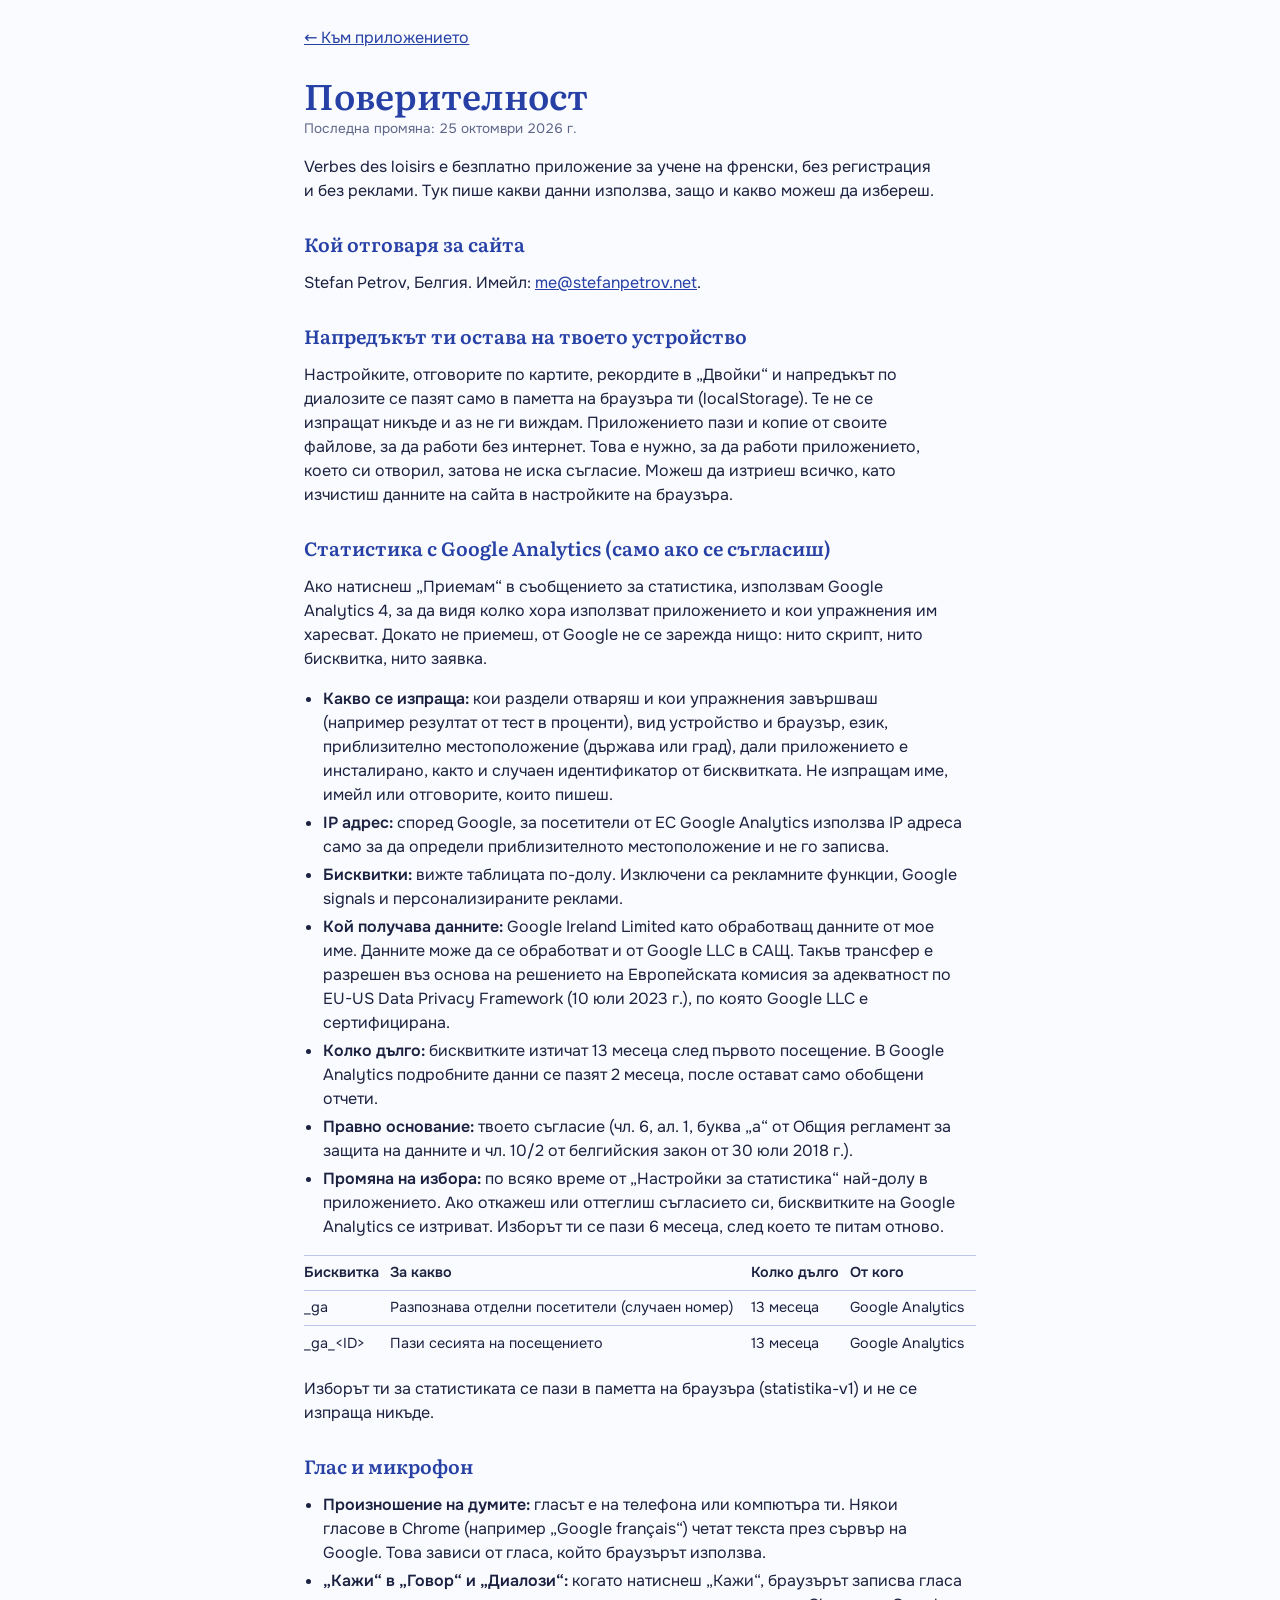
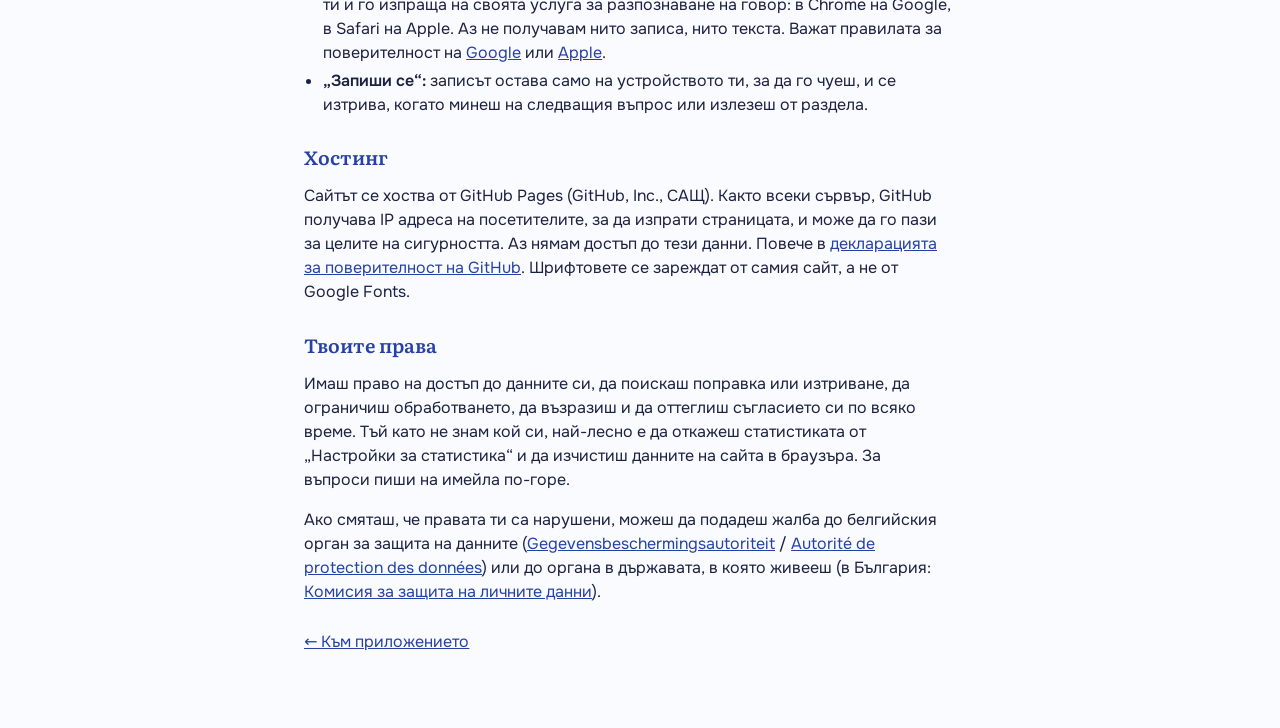
==== privacy.html @ 66b71f7a "Add Google Analytics 4 with a consent banner (off until an ID is set) - analytics.js: GA4 via gtag.j" ====
<!doctype html>
<html lang="bg">
<head>
<meta charset="utf-8">
<meta name="viewport" content="width=device-width,initial-scale=1,viewport-fit=cover">
<title>Поверителност · Verbes des loisirs</title>
<meta name="description" content="Какви данни използва приложението Verbes des loisirs и защо.">
<link rel="icon" href="icon.svg" type="image/svg+xml">
<meta name="theme-color" content="#2640a6">
<link rel="stylesheet" href="fonts.css">
<link rel="stylesheet" href="style.css">
<style>
  .policy h1 { font-size: clamp(1.7rem, 6vw, 2.2rem); margin: 1rem 0 .25rem; }
  .policy h2 { font-size: 1.2rem; margin: 1.8rem 0 .4rem; color: var(--ink); }
  .policy p, .policy li { max-width: 40rem; }
  .policy ul { padding-left: 1.2rem; }
  .policy li { margin-block: .25rem; }
  .policy a { color: var(--ink); }
  .policy table { border-collapse: collapse; width: 100%; font-size: .9rem; margin-top: .5rem; }
  .policy th, .policy td { text-align: left; vertical-align: top; border-top: 1px solid var(--rule-strong); padding: .4rem .5rem .4rem 0; }
  .policy .back { display: inline-flex; min-height: 44px; align-items: center; }
  .policy .meta { color: var(--muted); }
</style>
</head>
<body>
<main class="wrap policy">
  <a class="back" href="./">← Към приложението</a>
  <h1>Поверителност</h1>
  <p class="meta">Последна промяна: 25 октомври 2026 г.</p>

  <p>Verbes des loisirs е безплатно приложение за учене на френски, без регистрация и без реклами. Тук пише какви данни използва, защо и какво можеш да избереш.</p>

  <h2>Кой отговаря за сайта</h2>
  <p>Stefan Petrov, Белгия. Имейл: <a href="mailto:me@stefanpetrov.net">me@stefanpetrov.net</a>.</p>

  <h2>Напредъкът ти остава на твоето устройство</h2>
  <p>Настройките, отговорите по картите, рекордите в „Двойки“ и напредъкът по диалозите се пазят само в паметта на браузъра ти (localStorage). Те не се изпращат никъде и аз не ги виждам. Приложението пази и копие от своите файлове, за да работи без интернет. Това е нужно, за да работи приложението, което си отворил, затова не иска съгласие. Можеш да изтриеш всичко, като изчистиш данните на сайта в настройките на браузъра.</p>

  <h2 id="statistika">Статистика с Google Analytics (само ако се съгласиш)</h2>
  <p>Ако натиснеш „Приемам“ в съобщението за статистика, използвам Google Analytics 4, за да видя колко хора използват приложението и кои упражнения им харесват. Докато не приемеш, от Google не се зарежда нищо: нито скрипт, нито бисквитка, нито заявка.</p>
  <ul>
    <li><strong>Какво се изпраща:</strong> кои раздели отваряш и кои упражнения завършваш (например резултат от тест в проценти), вид устройство и браузър, език, приблизително местоположение (държава или град), дали приложението е инсталирано, както и случаен идентификатор от бисквитката. Не изпращам име, имейл или отговорите, които пишеш.</li>
    <li><strong>IP адрес:</strong> според Google, за посетители от ЕС Google Analytics използва IP адреса само за да определи приблизителното местоположение и не го записва.</li>
    <li><strong>Бисквитки:</strong> вижте таблицата по-долу. Изключени са рекламните функции, Google signals и персонализираните реклами.</li>
    <li><strong>Кой получава данните:</strong> Google Ireland Limited като обработващ данните от мое име. Данните може да се обработват и от Google LLC в САЩ. Такъв трансфер е разрешен въз основа на решението на Европейската комисия за адекватност по EU-US Data Privacy Framework (10 юли 2023 г.), по която Google LLC е сертифицирана.</li>
    <li><strong>Колко дълго:</strong> бисквитките изтичат 13 месеца след първото посещение. В Google Analytics подробните данни се пазят 2 месеца, после остават само обобщени отчети.</li>
    <li><strong>Правно основание:</strong> твоето съгласие (чл. 6, ал. 1, буква „а“ от Общия регламент за защита на данните и чл. 10/2 от белгийския закон от 30 юли 2018 г.).</li>
    <li><strong>Промяна на избора:</strong> по всяко време от „Настройки за статистика“ най-долу в приложението. Ако откажеш или оттеглиш съгласието си, бисквитките на Google Analytics се изтриват. Изборът ти се пази 6 месеца, след което те питам отново.</li>
  </ul>
  <table>
    <thead><tr><th>Бисквитка</th><th>За какво</th><th>Колко дълго</th><th>От кого</th></tr></thead>
    <tbody>
      <tr><td>_ga</td><td>Разпознава отделни посетители (случаен номер)</td><td>13 месеца</td><td>Google Analytics</td></tr>
      <tr><td>_ga_&lt;ID&gt;</td><td>Пази сесията на посещението</td><td>13 месеца</td><td>Google Analytics</td></tr>
    </tbody>
  </table>
  <p>Изборът ти за статистиката се пази в паметта на браузъра (statistika-v1) и не се изпраща никъде.</p>

  <h2>Глас и микрофон</h2>
  <ul>
    <li><strong>Произношение на думите:</strong> гласът е на телефона или компютъра ти. Някои гласове в Chrome (например „Google français“) четат текста през сървър на Google. Това зависи от гласа, който браузърът използва.</li>
    <li><strong>„Кажи“ в „Говор“ и „Диалози“:</strong> когато натиснеш „Кажи“, браузърът записва гласа ти и го изпраща на своята услуга за разпознаване на говор: в Chrome на Google, в Safari на Apple. Аз не получавам нито записа, нито текста. Важат правилата за поверителност на <a href="https://policies.google.com/privacy?hl=bg" rel="noopener">Google</a> или <a href="https://www.apple.com/bg/legal/privacy/" rel="noopener">Apple</a>.</li>
    <li><strong>„Запиши се“:</strong> записът остава само на устройството ти, за да го чуеш, и се изтрива, когато минеш на следващия въпрос или излезеш от раздела.</li>
  </ul>

  <h2>Хостинг</h2>
  <p>Сайтът се хоства от GitHub Pages (GitHub, Inc., САЩ). Както всеки сървър, GitHub получава IP адреса на посетителите, за да изпрати страницата, и може да го пази за целите на сигурността. Аз нямам достъп до тези данни. Повече в <a href="https://docs.github.com/en/site-policy/privacy-policies/github-general-privacy-statement" rel="noopener">декларацията за поверителност на GitHub</a>. Шрифтовете се зареждат от самия сайт, а не от Google Fonts.</p>

  <h2>Твоите права</h2>
  <p>Имаш право на достъп до данните си, да поискаш поправка или изтриване, да ограничиш обработването, да възразиш и да оттеглиш съгласието си по всяко време. Тъй като не знам кой си, най-лесно е да откажеш статистиката от „Настройки за статистика“ и да изчистиш данните на сайта в браузъра. За въпроси пиши на имейла по-горе.</p>
  <p>Ако смяташ, че правата ти са нарушени, можеш да подадеш жалба до белгийския орган за защита на данните (<a href="https://www.gegevensbeschermingsautoriteit.be/" rel="noopener">Gegevensbeschermingsautoriteit</a> / <a href="https://www.autoriteprotectiondonnees.be/" rel="noopener">Autorité de protection des données</a>) или до органа в държавата, в която живееш (в България: <a href="https://www.cpdp.bg/" rel="noopener">Комисия за защита на личните данни</a>).</p>

  <p><a class="back" href="./">← Към приложението</a></p>
</main>
</body>
</html>
---- fonts.css ----
/* Literata and Onest, served from this site instead of Google Fonts
   (SIL Open Font License 1.1, see fonts/OFL-*.txt). Latin and Cyrillic only. */
/* cyrillic */
@font-face {
  font-family: 'Literata';
  font-style: italic;
  font-weight: 500;
  font-display: swap;
  src: url(fonts/literata-italic-cyrillic.woff2) format('woff2');
  unicode-range: U+0301, U+0400-045F, U+0490-0491, U+04B0-04B1, U+2116;
}
/* latin */
@font-face {
  font-family: 'Literata';
  font-style: italic;
  font-weight: 500;
  font-display: swap;
  src: url(fonts/literata-italic-latin.woff2) format('woff2');
  unicode-range: U+0000-00FF, U+0131, U+0152-0153, U+02BB-02BC, U+02C6, U+02DA, U+02DC, U+0304, U+0308, U+0329, U+2000-206F, U+20AC, U+2122, U+2191, U+2193, U+2212, U+2215, U+FEFF, U+FFFD;
}
/* cyrillic */
@font-face {
  font-family: 'Literata';
  font-style: normal;
  font-weight: 400;
  font-display: swap;
  src: url(fonts/literata-normal-cyrillic.woff2) format('woff2');
  unicode-range: U+0301, U+0400-045F, U+0490-0491, U+04B0-04B1, U+2116;
}
/* latin */
@font-face {
  font-family: 'Literata';
  font-style: normal;
  font-weight: 400;
  font-display: swap;
  src: url(fonts/literata-normal-latin.woff2) format('woff2');
  unicode-range: U+0000-00FF, U+0131, U+0152-0153, U+02BB-02BC, U+02C6, U+02DA, U+02DC, U+0304, U+0308, U+0329, U+2000-206F, U+20AC, U+2122, U+2191, U+2193, U+2212, U+2215, U+FEFF, U+FFFD;
}
/* cyrillic */
@font-face {
  font-family: 'Literata';
  font-style: normal;
  font-weight: 600;
  font-display: swap;
  src: url(fonts/literata-normal-cyrillic.woff2) format('woff2');
  unicode-range: U+0301, U+0400-045F, U+0490-0491, U+04B0-04B1, U+2116;
}
/* latin */
@font-face {
  font-family: 'Literata';
  font-style: normal;
  font-weight: 600;
  font-display: swap;
  src: url(fonts/literata-normal-latin.woff2) format('woff2');
  unicode-range: U+0000-00FF, U+0131, U+0152-0153, U+02BB-02BC, U+02C6, U+02DA, U+02DC, U+0304, U+0308, U+0329, U+2000-206F, U+20AC, U+2122, U+2191, U+2193, U+2212, U+2215, U+FEFF, U+FFFD;
}
/* cyrillic */
@font-face {
  font-family: 'Onest';
  font-style: normal;
  font-weight: 400;
  font-display: swap;
  src: url(fonts/onest-normal-cyrillic.woff2) format('woff2');
  unicode-range: U+0301, U+0400-045F, U+0490-0491, U+04B0-04B1, U+2116;
}
/* latin */
@font-face {
  font-family: 'Onest';
  font-style: normal;
  font-weight: 400;
  font-display: swap;
  src: url(fonts/onest-normal-latin.woff2) format('woff2');
  unicode-range: U+0000-00FF, U+0131, U+0152-0153, U+02BB-02BC, U+02C6, U+02DA, U+02DC, U+0304, U+0308, U+0329, U+2000-206F, U+20AC, U+2122, U+2191, U+2193, U+2212, U+2215, U+FEFF, U+FFFD;
}
/* cyrillic */
@font-face {
  font-family: 'Onest';
  font-style: normal;
  font-weight: 500;
  font-display: swap;
  src: url(fonts/onest-normal-cyrillic.woff2) format('woff2');
  unicode-range: U+0301, U+0400-045F, U+0490-0491, U+04B0-04B1, U+2116;
}
/* latin */
@font-face {
  font-family: 'Onest';
  font-style: normal;
  font-weight: 500;
  font-display: swap;
  src: url(fonts/onest-normal-latin.woff2) format('woff2');
  unicode-range: U+0000-00FF, U+0131, U+0152-0153, U+02BB-02BC, U+02C6, U+02DA, U+02DC, U+0304, U+0308, U+0329, U+2000-206F, U+20AC, U+2122, U+2191, U+2193, U+2212, U+2215, U+FEFF, U+FFFD;
}
/* cyrillic */
@font-face {
  font-family: 'Onest';
  font-style: normal;
  font-weight: 600;
  font-display: swap;
  src: url(fonts/onest-normal-cyrillic.woff2) format('woff2');
  unicode-range: U+0301, U+0400-045F, U+0490-0491, U+04B0-04B1, U+2116;
}
/* latin */
@font-face {
  font-family: 'Onest';
  font-style: normal;
  font-weight: 600;
  font-display: swap;
  src: url(fonts/onest-normal-latin.woff2) format('woff2');
  unicode-range: U+0000-00FF, U+0131, U+0152-0153, U+02BB-02BC, U+02C6, U+02DA, U+02DC, U+0304, U+0308, U+0329, U+2000-206F, U+20AC, U+2122, U+2191, U+2193, U+2212, U+2215, U+FEFF, U+FFFD;
}
---- style.css ----
/* Base reset */
:root{color-scheme:light;box-sizing:border-box;padding-top:env(safe-area-inset-top,0px);padding-bottom:env(safe-area-inset-bottom,0px)}
html{scroll-padding-top:env(safe-area-inset-top,0px)}
body{margin:0;padding:0;font:14px -apple-system,BlinkMacSystemFont,sans-serif;background:#fff;color:#000}
img{max-width:100%}
[hidden]:not([hidden=until-found i]){display:none!important}

/* Layout: one column like a French school cahier — Seyès-ruled header with red margin, two views (verb list / test), endings and grades in red "teacher's ink" */
:root {
  --paper: #fafbfe;
  --surface: #ffffff;
  --fg: #1b2140;
  --muted: #5d6589;
  --ink: #2640a6;
  --ink-soft: #e9edfb;
  --rule: #dce1f2;
  --rule-strong: #bcc6e8;
  --margin: #c9353c;
  --ok: #1d7a4c;
  --warn: #9a6200;
  --f-display: 'Literata', Georgia, 'Times New Roman', serif;
  --f-body: 'Onest', system-ui, -apple-system, 'Segoe UI', Roboto, sans-serif;
}
@media (prefers-color-scheme: dark) {
  :root:not([data-theme="light"]) {
    --paper: #11152a; --surface: #171c35; --fg: #e4e8f6; --muted: #9ba4c8;
    --ink: #9db1ff; --ink-soft: #222a4c; --rule: #262e52; --rule-strong: #38427a; --margin: #ff7c81;
    --ok: #63d49d; --warn: #f2b65a;
    color-scheme: dark;
  }
}
:root[data-theme="dark"] {
  --paper: #11152a; --surface: #171c35; --fg: #e4e8f6; --muted: #9ba4c8;
  --ink: #9db1ff; --ink-soft: #222a4c; --rule: #262e52; --rule-strong: #38427a; --margin: #ff7c81;
  --ok: #63d49d; --warn: #f2b65a;
  color-scheme: dark;
}

* { box-sizing: border-box; }
[hidden] { display: none !important; }
body {
  background: var(--paper);
  color: var(--fg);
  font-family: var(--f-body);
  font-size: 1rem;
  line-height: 1.5;
}
.wrap {
  max-width: 44rem;
  margin-inline: auto;
  padding-inline: 16px;
  padding-block: 16px 48px;
}

/* Header on Seyès ruled paper */
.cahier {
  --m: 2.25rem;
  position: relative;
  border: 1px solid var(--rule-strong);
  border-radius: 6px;
  padding-block: 1.5rem 1.25rem;
  padding-inline: calc(var(--m) + 1rem) 1.25rem;
  background-color: var(--surface);
  background-image:
    linear-gradient(to right, transparent var(--m), var(--margin) var(--m), var(--margin) calc(var(--m) + 2px), transparent calc(var(--m) + 2px)),
    repeating-linear-gradient(to bottom, transparent 0 31px, var(--rule-strong) 31px 32px),
    repeating-linear-gradient(to right, transparent 0 31px, var(--rule) 31px 32px),
    repeating-linear-gradient(to bottom, transparent 0 7px, var(--rule) 7px 8px);
  display: grid;
  gap: .5rem;
}
.eyebrow {
  margin: 0;
  font-size: .75rem;
  font-weight: 600;
  letter-spacing: .08em;
  text-transform: uppercase;
  color: var(--margin);
}
h1 {
  margin: 0;
  font-family: var(--f-display);
  font-weight: 600;
  font-size: clamp(1.9rem, 6vw, 2.6rem);
  line-height: 1.1;
  color: var(--ink);
  text-wrap: balance;
}
.lede { margin: 0; max-width: 34rem; }
.lede .end { font-weight: 600; }
.meta { margin: 0; font-size: .85rem; color: var(--muted); font-variant-numeric: tabular-nums; }

.hint {
  margin-top: 1rem;
  padding: .75rem 1rem;
  border-radius: 8px;
  background: var(--ink-soft);
  font-size: .9rem;
}

/* View tabs */
.tabs {
  margin-top: 1rem;
  display: flex;
  gap: .25rem;
  padding: .25rem;
  border: 1px solid var(--rule-strong);
  border-radius: 999px;
  background: var(--surface);
  width: fit-content;
  max-width: 100%;
}
.tabs button {
  font: inherit;
  font-weight: 600;
  font-size: .95rem;
  border: 0;
  border-radius: 999px;
  padding: .5rem 1.3rem;
  min-height: 40px;
  background: transparent;
  color: var(--muted);
  cursor: pointer;
}
.tabs button[aria-selected="true"] { background: var(--ink); color: var(--surface); }

/* Sticky bar */
.bar {
  position: sticky;
  top: env(safe-area-inset-top, 0px);
  z-index: 5;
  margin-top: .75rem;
  background: var(--paper);
  border-bottom: 1px solid var(--rule-strong);
  display: flex;
  align-items: center;
  gap: .75rem;
  padding-block: .6rem;
}
.chips {
  flex: 1;
  min-width: 0;
  display: flex;
  gap: .4rem;
  overflow-x: auto;
  scrollbar-width: none;
}
.chips::-webkit-scrollbar { display: none; }
.chips a {
  flex: none;
  font-size: .85rem;
  font-weight: 500;
  color: var(--fg);
  text-decoration: none;
  padding: .35rem .7rem;
  border: 1px solid var(--rule-strong);
  border-radius: 999px;
  background: var(--surface);
  white-space: nowrap;
}
.chips a:hover { border-color: var(--ink); color: var(--ink); }
.speed {
  flex: none;
  display: flex;
  border: 1px solid var(--rule-strong);
  border-radius: 999px;
  overflow: hidden;
}
.speed button {
  font: inherit;
  font-size: .8rem;
  font-weight: 500;
  border: 0;
  padding: .35rem .7rem;
  background: var(--surface);
  color: var(--muted);
  cursor: pointer;
}
.speed button[aria-pressed="true"] { background: var(--ink); color: var(--surface); }

/* Sections */
section { scroll-margin-top: 4.5rem; padding-top: 2rem; }
.sec-head {
  display: flex;
  align-items: flex-start;
  justify-content: space-between;
  gap: 1rem;
  padding-bottom: .6rem;
  border-bottom: 1px solid var(--rule-strong);
}
.sec-head > div { min-width: 0; }
h2 {
  margin: 0;
  font-family: var(--f-display);
  font-weight: 600;
  font-size: 1.4rem;
  line-height: 1.2;
  text-wrap: balance;
}
.sub { margin: .25rem 0 0; color: var(--muted); font-size: .92rem; }
.play {
  flex: none;
  font: inherit;
  font-size: .82rem;
  font-weight: 600;
  color: var(--ink);
  background: transparent;
  border: 1px solid var(--rule-strong);
  border-radius: 999px;
  padding: .4rem .8rem;
  cursor: pointer;
  display: inline-flex;
  align-items: center;
  gap: .35rem;
  min-height: 36px;
}
.play.playing { border-color: var(--margin); color: var(--margin); }

/* Verb rows */
.verb {
  display: grid;
  grid-template-columns: minmax(0, 1.05fr) minmax(0, 1fr) auto;
  column-gap: .75rem;
  row-gap: .25rem;
  align-items: center;
  padding-block: .6rem .7rem;
  border-bottom: 1px solid var(--rule);
}
.meaning { min-width: 0; color: var(--fg); }
.say {
  font-family: var(--f-display);
  font-weight: 600;
  font-size: 1.15rem;
  color: var(--ink);
  background: transparent;
  border: 0;
  border-radius: 6px;
  padding: .3rem .4rem;
  margin-left: -.4rem;
  min-height: 40px;
  cursor: pointer;
  display: inline-flex;
  align-items: center;
  gap: .45rem;
  text-align: left;
  max-width: 100%;
}
.say:hover, .form:hover { background: var(--ink-soft); }
.vplay {
  width: 36px;
  height: 36px;
  border-radius: 999px;
  border: 1px solid var(--rule-strong);
  background: transparent;
  color: var(--ink);
  cursor: pointer;
  display: inline-flex;
  align-items: center;
  justify-content: center;
}
.vplay svg { width: 14px; height: 14px; }
.vplay.playing { border-color: var(--margin); color: var(--margin); }

.conj {
  grid-column: 1 / -1;
  display: grid;
  grid-template-columns: repeat(2, minmax(0, 1fr));
  grid-template-rows: repeat(3, auto);
  grid-auto-flow: column;
  column-gap: .75rem;
}
.form {
  font: inherit;
  font-size: .95rem;
  color: var(--fg);
  background: transparent;
  border: 0;
  border-radius: 6px;
  padding: .25rem .4rem;
  margin-left: -.4rem;
  min-height: 34px;
  cursor: pointer;
  display: flex;
  align-items: center;
  gap: .4rem;
  text-align: left;
  min-width: 0;
}
.form > span { min-width: 0; overflow-wrap: anywhere; }
.pr { color: var(--muted); }
.end { color: var(--margin); font-weight: 600; }

.chip {
  font-family: var(--f-body);
  font-size: .86rem;
  font-weight: 500;
  color: var(--ink);
  background: var(--surface);
  border: 1px solid var(--rule-strong);
  border-radius: 999px;
  padding: .3rem .7rem;
  min-height: 34px;
  cursor: pointer;
  display: inline-flex;
  align-items: center;
  gap: .35rem;
}
.chip:hover { border-color: var(--ink); }
.icon { width: 1em; height: 1em; flex: none; opacity: .5; }
.form .icon { width: .8em; height: .8em; opacity: .35; }
.chip .icon { width: .85em; height: .85em; }
.speaking { background: var(--ink-soft); }
.chip.speaking { border-color: var(--margin); }
.speaking .icon { opacity: 1; color: var(--margin); animation: pulse .7s ease-in-out infinite alternate; }
@keyframes pulse { from { transform: scale(.85); } to { transform: scale(1.1); } }

button:focus-visible, a:focus-visible, summary:focus-visible { outline: 2px solid var(--margin); outline-offset: 2px; }

/* Notes */
.note {
  margin-top: 1.25rem;
  padding: 1rem 1.1rem;
  border-radius: 8px;
  background: var(--ink-soft);
  display: grid;
  gap: .6rem;
}
.note h3 {
  margin: 0;
  font-family: var(--f-display);
  font-style: italic;
  font-weight: 500;
  font-size: 1.1rem;
}
.note-item {
  display: flex;
  flex-wrap: wrap;
  align-items: center;
  column-gap: .75rem;
  row-gap: .2rem;
}
.note-item span { color: var(--fg); font-size: .92rem; min-width: 0; }

footer, .tip {
  margin-top: 2.5rem;
  padding-top: 1rem;
  border-top: 1px solid var(--rule-strong);
  color: var(--muted);
  font-size: .85rem;
  max-width: 34rem;
}

/* ---------- Test ---------- */
.settings {
  margin-top: 1rem;
  border: 1px solid var(--rule-strong);
  border-radius: 10px;
  background: var(--surface);
}
.settings summary {
  list-style: none;
  cursor: pointer;
  padding: .7rem 1rem;
  display: flex;
  justify-content: space-between;
  align-items: center;
  gap: .75rem;
  font-weight: 600;
  border-radius: 10px;
}
.settings summary::-webkit-details-marker { display: none; }
.settings summary .sum { color: var(--muted); font-weight: 500; font-size: .86rem; text-align: right; min-width: 0; }
.settings summary::after { content: '▾'; color: var(--muted); flex: none; }
.settings[open] summary::after { content: '▴'; }
.settings-body { padding: 0 1rem 1rem; display: grid; gap: .9rem; }
.field { display: grid; gap: .4rem; }
.field-label {
  font-size: .72rem;
  font-weight: 600;
  letter-spacing: .08em;
  text-transform: uppercase;
  color: var(--muted);
}
.seg { display: flex; flex-wrap: wrap; gap: .4rem; }
.toggle {
  font: inherit;
  font-size: .86rem;
  font-weight: 500;
  color: var(--fg);
  background: var(--paper);
  border: 1px solid var(--rule-strong);
  border-radius: 999px;
  padding: .35rem .8rem;
  min-height: 36px;
  cursor: pointer;
}
.toggle[aria-pressed="true"] { background: var(--ink); border-color: var(--ink); color: var(--surface); }
.set-note { margin: 0; font-size: .82rem; color: var(--muted); }

.qcard {
  margin-top: 1rem;
  border: 1px solid var(--rule-strong);
  border-radius: 12px;
  background: var(--surface);
  padding: 1.1rem 1.1rem 1rem;
  display: grid;
  gap: 1rem;
}
.qtop {
  display: flex;
  justify-content: space-between;
  gap: 1rem;
  font-size: .85rem;
  color: var(--muted);
  font-variant-numeric: tabular-nums;
}
.progress { height: 4px; background: var(--rule); border-radius: 2px; overflow: hidden; margin-top: -.6rem; }
.progress > i { display: block; height: 100%; background: var(--ink); transition: width .3s ease; }
.kind { margin: 0; }
.qverb { display: flex; align-items: center; flex-wrap: wrap; column-gap: .75rem; }
.qverb .say { font-size: 1.5rem; }
.qline, .sentence {
  margin: 0;
  font-family: var(--f-display);
  font-size: 1.25rem;
  line-height: 2.1;
}
.qline .pr { font-family: var(--f-display); }
.ans {
  font: inherit;
  font-family: var(--f-display);
  font-size: 1.15rem;
  font-weight: 600;
  color: var(--ink);
  width: 8.5em;
  max-width: 100%;
  border: 0;
  border-bottom: 2px solid var(--ink);
  border-radius: 4px 4px 0 0;
  background: var(--ink-soft);
  padding: .05rem .4rem;
  line-height: 1.5;
}
.ans:focus { outline: none; border-bottom-color: var(--margin); }
.ans.ok { border-bottom-color: var(--ok); color: var(--ok); }
.ans.near { border-bottom-color: var(--warn); color: var(--warn); }
.ans.bad { border-bottom-color: var(--margin); color: var(--margin); text-decoration: line-through; }
.inf-hint { font-style: italic; color: var(--muted); font-size: 1rem; }
.bgline { margin: -.4rem 0 0; color: var(--muted); font-size: .95rem; }
.keys { display: flex; flex-wrap: wrap; gap: .35rem; }
.keys button {
  min-width: 2.5rem;
  min-height: 2.5rem;
  font: inherit;
  font-family: var(--f-display);
  font-size: 1.15rem;
  border: 1px solid var(--rule-strong);
  border-radius: 8px;
  background: var(--paper);
  color: var(--fg);
  cursor: pointer;
}
.keys button:hover { border-color: var(--ink); }
.feedback {
  border-radius: 8px;
  padding: .7rem .9rem;
  background: var(--ink-soft);
  display: grid;
  gap: .25rem;
}
.verdict { margin: 0; font-weight: 600; }
.verdict.ok { color: var(--ok); }
.verdict.near { color: var(--warn); }
.verdict.bad { color: var(--margin); }
.fb-line { margin: 0; display: flex; flex-wrap: wrap; align-items: center; column-gap: .5rem; font-size: .92rem; color: var(--muted); }
.feedback .form, .feedback .sbtn { font-size: 1.05rem; font-family: var(--f-display); }
.sbtn {
  font: inherit;
  color: var(--fg);
  background: transparent;
  border: 0;
  border-radius: 6px;
  padding: .25rem .4rem;
  margin-left: -.4rem;
  min-height: 34px;
  cursor: pointer;
  display: flex;
  align-items: center;
  gap: .4rem;
  text-align: left;
}
.sbtn:hover { background: var(--surface); }
.sbtn .icon { width: .8em; height: .8em; opacity: .4; }
.actions { display: flex; gap: .5rem; justify-content: flex-end; flex-wrap: wrap; }
.btn {
  font: inherit;
  font-weight: 600;
  padding: .55rem 1.2rem;
  min-height: 44px;
  border-radius: 999px;
  border: 1px solid var(--rule-strong);
  background: transparent;
  color: var(--fg);
  cursor: pointer;
}
.btn.primary { background: var(--ink); border-color: var(--ink); color: var(--surface); }

.result-head { display: flex; align-items: flex-end; justify-content: space-between; flex-wrap: wrap; gap: .5rem 1.5rem; }
.score {
  margin: 0;
  font-family: var(--f-display);
  font-weight: 600;
  font-size: 3.2rem;
  line-height: 1;
  color: var(--ink);
  font-variant-numeric: tabular-nums;
}
.score small { font-size: 1.3rem; color: var(--muted); font-weight: 400; }
.grade {
  margin: 0;
  font-family: var(--f-display);
  font-style: italic;
  font-size: 1.6rem;
  color: var(--margin);
  transform: rotate(-4deg);
  border: 2px solid var(--margin);
  border-radius: 999px;
  padding: .1rem .9rem;
}
.result-msg { margin: 0; font-size: 1.05rem; }
.result-msg i { font-family: var(--f-display); }
.mistakes h3 { margin: 0 0 .3rem; font-family: var(--f-display); font-style: italic; font-weight: 500; font-size: 1.1rem; }
.mistakes ul { list-style: none; margin: 0; padding: 0; }
.mistakes li { border-top: 1px solid var(--rule); padding-block: .55rem; display: grid; gap: .1rem; }
.m-prompt { color: var(--muted); font-size: .9rem; }
.given { color: var(--margin); text-decoration: line-through; }

@media (prefers-reduced-motion: reduce) {
  .speaking .icon { animation: none; }
  .progress > i { transition: none; }
}
@media (prefers-reduced-motion: no-preference) {
  html { scroll-behavior: smooth; }
}
@media (max-width: 420px) {
  .cahier { --m: 1.9rem; padding-inline: calc(var(--m) + .9rem) 1rem; }
  .speed button { padding: .35rem .55rem; }
  .form { font-size: .9rem; gap: .3rem; }
  .conj { column-gap: .5rem; }
  .qcard { padding-inline: .9rem; }
  .qline, .sentence { font-size: 1.15rem; }
}

/* ---------- Tenses ---------- */
.tense-bar { margin-top: 1rem; }
.tag {
  display: inline-block;
  font-size: .72rem;
  font-weight: 600;
  letter-spacing: .04em;
  color: var(--margin);
  border: 1px solid currentColor;
  border-radius: 999px;
  padding: 0 .45rem;
  vertical-align: .1em;
}
.ans.wide { width: 12em; }
.linkbtn {
  font: inherit;
  color: var(--ink);
  background: none;
  border: 0;
  padding: 0;
  text-decoration: underline;
  cursor: pointer;
}

/* ---------- Flashcards ---------- */
.fc-box { margin-top: 1rem; display: grid; gap: 1rem; }
.fc-box .progress { margin-top: -.6rem; }
.streak { color: var(--margin); font-weight: 600; }
.fcard {
  perspective: 1200px;
  touch-action: pan-y;
  user-select: none;
  -webkit-user-select: none;
  cursor: pointer;
  transition: transform .22s ease, opacity .22s ease;
}
.fcard.flipped { cursor: grab; }
.fc-inner {
  display: grid;
  transform-style: preserve-3d;
  transition: transform .45s cubic-bezier(.3, .7, .3, 1);
}
.fcard.flipped .fc-inner { transform: rotateY(180deg); }
.face {
  --m: 2.25rem;
  grid-area: 1 / 1;
  backface-visibility: hidden;
  -webkit-backface-visibility: hidden;
  min-height: 15rem;
  border: 1px solid var(--rule-strong);
  border-radius: 12px;
  padding: 1.2rem 1.1rem 1rem calc(var(--m) + 1rem);
  background-color: var(--surface);
  background-image:
    linear-gradient(to right, transparent var(--m), var(--margin) var(--m), var(--margin) calc(var(--m) + 2px), transparent calc(var(--m) + 2px)),
    repeating-linear-gradient(to bottom, transparent 0 31px, var(--rule) 31px 32px);
  box-shadow: 0 6px 18px rgb(27 33 64 / .08);
  display: flex;
  flex-direction: column;
  justify-content: center;
  align-items: flex-start;
  gap: .6rem;
}
.face.back { transform: rotateY(180deg); }
.face .eyebrow { margin: 0; }
.big-text {
  margin: 0;
  font-family: var(--f-display);
  font-weight: 600;
  font-size: clamp(1.5rem, 6vw, 2rem);
  line-height: 1.25;
  color: var(--fg);
}
.say.big { font-size: clamp(1.7rem, 7vw, 2.3rem); }
.form.big { font-family: var(--f-display); font-size: clamp(1.35rem, 5.5vw, 1.8rem); font-weight: 600; }
.form.big .icon, .say.big .icon { width: .6em; height: .6em; }
.fc-hint { margin: auto 0 0; font-size: .8rem; color: var(--muted); }
.fc-keys { margin: -.4rem 0 0; font-size: .8rem; color: var(--muted); text-align: center; }
.fc-actions { justify-content: center; }
.fc-actions .btn { min-width: 8rem; }
.fcard.out-right { transform: translateX(40%) rotate(6deg); opacity: 0; }
.fcard.out-left { transform: translateX(-40%) rotate(-6deg); opacity: 0; }
@media (prefers-reduced-motion: reduce) {
  .fc-inner, .fcard { transition: none; }
}
@media (max-width: 420px) {
  .face { --m: 1.9rem; padding-left: calc(var(--m) + .9rem); }
}

/* ---------- After a card round: what next ---------- */
.next-title {
  margin: .25rem 0 -.4rem;
  font-family: var(--f-display);
  font-style: italic;
  font-weight: 500;
  font-size: 1.1rem;
}
.choices { display: grid; gap: .5rem; }
.choice {
  font: inherit;
  text-align: left;
  color: var(--fg);
  background: var(--paper);
  border: 1px solid var(--rule-strong);
  border-radius: 10px;
  padding: .75rem 2.4rem .75rem 1rem;
  min-height: 44px;
  cursor: pointer;
  display: grid;
  gap: .15rem;
  position: relative;
}
.choice::after {
  content: '→';
  content: '→' / '';
  position: absolute;
  right: 1rem;
  top: 50%;
  transform: translateY(-50%);
  color: var(--muted);
}
.choice:hover { border-color: var(--ink); }
.choice.primary { border-color: var(--ink); background: var(--ink-soft); }
.choice.primary::after { color: var(--ink); }
.choice-title { font-weight: 600; }
.choice.primary .choice-title { color: var(--ink); }
.choice-desc { font-size: .86rem; color: var(--muted); }
.choice-sub { justify-self: start; font-size: .88rem; margin: -.3rem 0 0 1rem; min-height: 44px; }
.qtop > span:last-child { white-space: nowrap; }

.qcard:focus { outline: none; }

/* ---------- Dictation ---------- */
.dk-play { display: flex; gap: .5rem; flex-wrap: wrap; }
.dk-btn { display: inline-flex; align-items: center; gap: .4rem; }
.dk-btn .icon { width: .9em; height: .9em; opacity: 1; }
.dk-btn.speaking { background: var(--margin); border-color: var(--margin); color: var(--surface); }
.dk-btn.speaking .icon { color: inherit; }
.ans.dk-ans {
  display: block;
  width: 100%;
  font-weight: 500;
  resize: none;
  line-height: 1.5;
  padding: .35rem .5rem;
}
.ans.dk-ans::placeholder { color: var(--muted); font-weight: 400; font-style: italic; }
.dk-answer { font-family: var(--f-display); font-size: 1.05rem; }
.dk-answer > span { overflow-wrap: anywhere; }
.dk-near { color: var(--warn); text-decoration: underline wavy; text-underline-offset: 3px; }
.dk-bad { color: var(--margin); font-weight: 600; text-decoration: underline; text-underline-offset: 3px; }
.dk-extra { color: var(--margin); text-decoration: line-through; }
.dk-given { font-family: var(--f-display); }

/* seven tabs in one row: spread over the full width, and on a narrow phone the row
   scrolls sideways (the edge fades where more tabs are hidden) */
.tabs {
  width: 100%;
  flex-wrap: nowrap;
  overflow-x: auto;
  overscroll-behavior-x: contain;
  scrollbar-width: none;
  scroll-padding-inline: .5rem;
}
.tabs::-webkit-scrollbar { display: none; }
.tabs button { flex: 1 0 auto; white-space: nowrap; padding-inline: .75rem; }
.tabs.more-right { -webkit-mask-image: linear-gradient(to right, #000 calc(100% - 2.5rem), transparent); mask-image: linear-gradient(to right, #000 calc(100% - 2.5rem), transparent); }
.tabs.more-left { -webkit-mask-image: linear-gradient(to left, #000 calc(100% - 2.5rem), transparent); mask-image: linear-gradient(to left, #000 calc(100% - 2.5rem), transparent); }
.tabs.more-left.more-right { -webkit-mask-image: linear-gradient(to right, transparent, #000 2.5rem, #000 calc(100% - 2.5rem), transparent); mask-image: linear-gradient(to right, transparent, #000 2.5rem, #000 calc(100% - 2.5rem), transparent); }
@media (max-width: 480px) {
  .tabs button { padding-inline: .7rem; font-size: .9rem; }
}
.ans.dk-ans.bad { text-decoration: none; }

/* bigger tap targets */
.tabs button { min-height: 44px; }
.keys button { min-width: 44px; min-height: 44px; }
.toggle { min-height: 40px; }
.dk-answer { min-height: 44px; }

/* ---------- Pronunciation ---------- */
.sp-text { color: var(--ink); }
.sp-tools { display: flex; gap: .5rem; flex-wrap: wrap; align-items: center; }
.sp-mic, .sp-rec { display: inline-flex; align-items: center; gap: .45rem; }
.sp-mic { font-size: 1.05rem; padding-inline: 1.4rem; min-height: 52px; }
.sp-mic .icon { width: 1.2em; height: 1.2em; opacity: 1; }
.sp-rec .icon { width: .8em; height: .8em; opacity: 1; color: var(--margin); }
.sp-mic.listening, .sp-rec.listening { background: var(--margin); border-color: var(--margin); color: var(--surface); }
.sp-rec.listening .icon { color: inherit; }
.sp-mic.listening .icon, .sp-rec.listening .icon { animation: pulse .7s ease-in-out infinite alternate; }
.sp-heard { font-style: italic; }
.sp-words { margin: 0; }
.sp-note { margin: 0; }
@media (prefers-reduced-motion: reduce) {
  .sp-mic.listening .icon, .sp-rec.listening .icon { animation: none; }
}

/* review polish */
.fc-box { overflow-x: clip; }
.dk-given > span { overflow-wrap: anywhere; min-width: 0; }
.sr-only { position: absolute; width: 1px; height: 1px; overflow: hidden; clip-path: inset(50%); white-space: nowrap; }

/* ---------- Pairs ---------- */
.pr-box { gap: .8rem; }
.pr-clock { font-weight: 600; color: var(--ink); }
.pr-cols { display: grid; grid-template-columns: 1fr 1fr; gap: .5rem; }
.pr-col { display: grid; gap: .5rem; align-content: start; }
.pr-grid { display: grid; grid-template-columns: repeat(3, minmax(0, 1fr)); gap: .45rem; }
.pr-grid4 { grid-template-columns: repeat(4, minmax(0, 1fr)); }
.pr-tile {
  font: inherit;
  font-size: .92rem;
  line-height: 1.25;
  min-height: 52px;
  padding: .45rem .5rem;
  border: 1px solid var(--rule-strong);
  border-radius: 10px;
  background: var(--surface);
  color: var(--fg);
  cursor: pointer;
  overflow-wrap: break-word;
  hyphens: auto;
  -webkit-hyphens: auto;
  transition: background .15s, border-color .15s, opacity .3s, transform .15s;
}
.pr-tag { display: block; font-family: var(--f-body); font-weight: 500; font-size: .72rem; color: var(--muted); margin-top: .1rem; }
.pr-fr { font-family: var(--f-display); font-weight: 600; color: var(--ink); }
.pr-tile.sel { border-color: var(--ink); background: var(--ink-soft); box-shadow: 0 0 0 2px var(--ink) inset; }
.pr-tile.found { border-color: var(--ok); color: var(--ok); background: transparent; opacity: .8; cursor: default; }
.pr-tile.wrong { border-color: var(--margin); background: color-mix(in srgb, var(--margin) 12%, var(--surface)); animation: pr-shake .35s; }
@keyframes pr-shake { 25% { transform: translateX(-4px); } 75% { transform: translateX(4px); } }
.pr-grid .pr-tile { position: relative; min-height: 76px; display: grid; place-items: center; text-align: center; }
/* the face keeps its place while hidden, so the board never moves when a tile opens */
.pr-grid .pr-tile .pr-face { visibility: hidden; }
.pr-grid .pr-tile .pr-back { position: absolute; inset: 0; display: grid; place-items: center; font-family: var(--f-display); font-size: 1.4rem; color: var(--muted); }
.pr-grid .pr-tile:not(.open):not(.found) { background-image: repeating-linear-gradient(45deg, var(--ink-soft) 0 6px, var(--surface) 6px 12px); }
.pr-grid .pr-tile.open .pr-face, .pr-grid .pr-tile.found .pr-face { visibility: visible; }
.pr-grid .pr-tile.open .pr-back, .pr-grid .pr-tile.found .pr-back { display: none; }
.pr-grid4 .pr-tile { font-size: .85rem; min-height: 70px; padding: .35rem .3rem; }
@media (max-width: 420px) {
  .pr-grid, .pr-grid4 { grid-template-columns: repeat(2, minmax(0, 1fr)); }
  .pr-grid .pr-tile, .pr-grid4 .pr-tile { font-size: .92rem; min-height: 56px; padding: .35rem .4rem; }
}
.pr-msg { min-height: 1.5em; margin: 0; }
.pr-list { list-style: none; margin: 0; padding: 0; display: grid; gap: .1rem; }
.pr-list li { display: flex; flex-wrap: wrap; align-items: center; column-gap: .5rem; border-top: 1px solid var(--rule); padding-block: .3rem; }
@media (prefers-reduced-motion: reduce) { .pr-tile.wrong { animation: none; } .pr-tile { transition: none; } }

/* ---------- Dialogues ---------- */
.dl-listbox { margin-top: 1rem; display: grid; gap: .6rem; }
.dl-head { display: grid; gap: .2rem; }
.dl-head .linkbtn { justify-self: start; min-height: 36px; }
.dl-title { font-size: 1.5rem; color: var(--ink); }
.dl-head .sub { margin: 0; }
.dl-body { display: grid; gap: .8rem; }
.dl-controls { display: flex; flex-wrap: wrap; gap: .5rem; align-items: center; }
.dl-lines { display: grid; gap: .6rem; }
.dl-line {
  max-width: 88%;
  padding: .5rem .75rem .6rem;
  border-radius: 14px;
  display: grid;
  gap: .15rem;
}
.dl-a { justify-self: start; background: var(--ink-soft); border-bottom-left-radius: 4px; }
.dl-b { justify-self: end; background: var(--surface); border: 1px solid var(--rule-strong); border-bottom-right-radius: 4px; }
.dl-name { font-size: .75rem; font-weight: 600; letter-spacing: .04em; color: var(--margin); text-transform: uppercase; }
.dl-fr { font-family: var(--f-display); font-size: 1.05rem; margin: 0; }
button.dl-fr { margin-left: -.4rem; }
.dl-bg { margin: 0; font-size: .88rem; color: var(--muted); }
.dl-nobg .dl-bg:not(.dl-prompt) { display: none; }
.dl-fillrow { display: flex; align-items: flex-start; gap: .4rem; }
.dl-fill { flex: 1; line-height: 2.2; }
.ans.dl-gap { width: auto; min-width: 4em; max-width: 100%; font-size: 1rem; padding: 0 .3rem; }
.dl-right { color: var(--ok); font-weight: 600; font-family: var(--f-display); }
.dl-play { flex: none; margin-top: .3rem; }
.dl-prompt { font-size: 1rem; color: var(--fg); font-style: italic; }
.dl-mine { display: grid; gap: .4rem; }
.dl-roles { justify-content: flex-start; }
.dl-right-near { color: var(--warn); }
.dl-skip { justify-self: start; font-size: .85rem; min-height: 32px; }
/* accent keys stay in reach while typing in a long dialogue */
.dl-keys { position: sticky; bottom: 0; z-index: 4; background: var(--surface); padding-block: .4rem; border-top: 1px solid var(--rule); }
/* long gap fields shrink to the bubble instead of widening the page */
.dl-line, .dl-line > div, .dl-fillrow > .dl-fill { min-width: 0; }
.ans.dl-gap { box-sizing: border-box; max-width: 100%; }

/* ---------- Statistics consent and footer ---------- */
.site-footer {
  max-width: 44rem;
  margin: 0 auto;
  padding: 0 16px 2rem;
  display: flex;
  flex-wrap: wrap;
  gap: .4rem 1.2rem;
  align-items: center;
  font-size: .85rem;
  color: var(--muted);
}
.site-footer a, .site-footer .linkbtn { color: var(--muted); min-height: 44px; display: inline-flex; align-items: center; }
.consent {
  position: fixed;
  left: 50%;
  bottom: max(12px, env(safe-area-inset-bottom, 0px));
  transform: translateX(-50%);
  width: min(44rem, calc(100% - 24px));
  max-height: 70vh;
  overflow-y: auto;
  z-index: 50;
  background: var(--surface);
  color: var(--fg);
  border: 1px solid var(--rule-strong);
  border-radius: 14px;
  box-shadow: 0 10px 30px rgb(0 0 0 / .18);
  padding: 1rem 1.1rem;
  display: grid;
  gap: .5rem;
}
.consent h2 { font-family: var(--f-display); font-size: 1.15rem; margin: 0; }
.consent p { margin: 0; font-size: .92rem; }
.consent a { color: var(--ink); }
.consent-state { color: var(--muted); }
.consent-state:empty { display: none; }
.consent-actions { display: grid; grid-template-columns: 1fr 1fr; gap: .5rem; }
/* both answers look exactly the same: no nudging */
.consent-btn { background: var(--ink-soft); border-color: var(--ink); color: var(--ink); min-height: 48px; }
.consent-note { color: var(--muted); font-size: .8rem !important; }
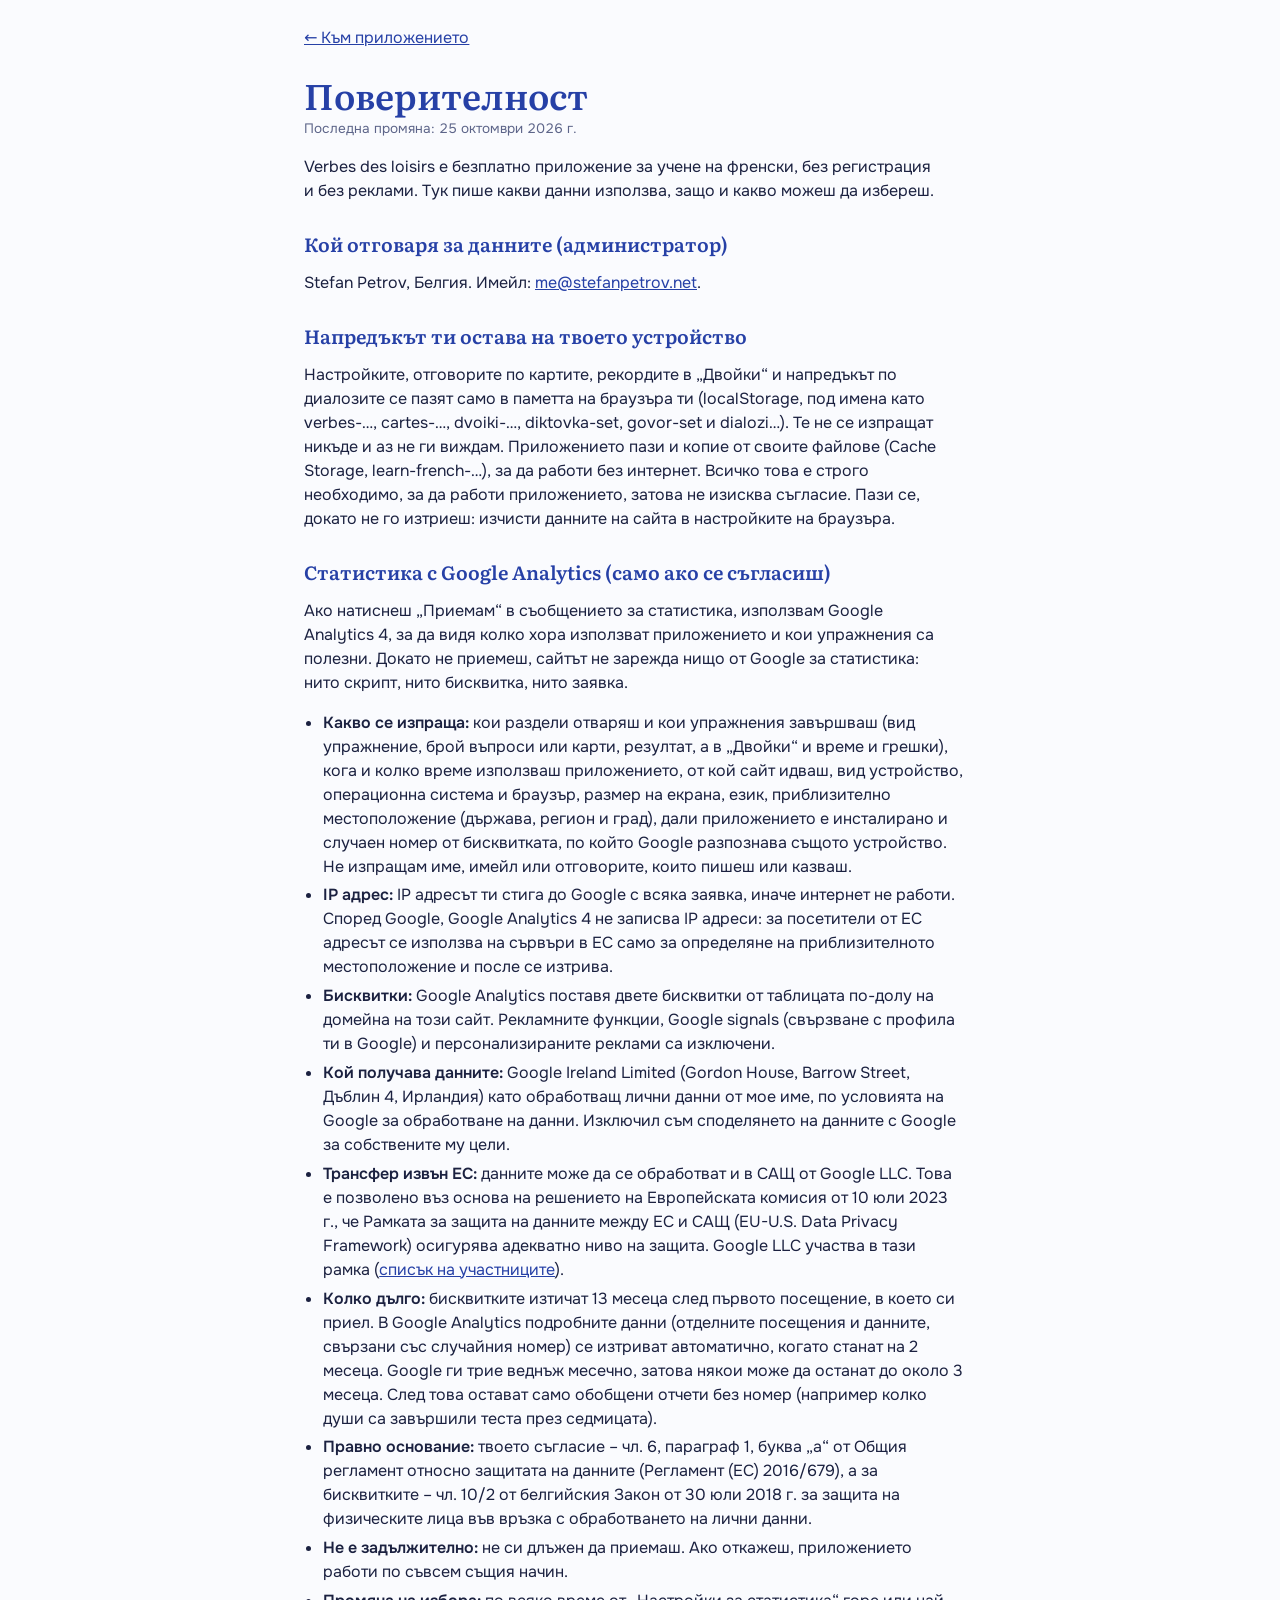
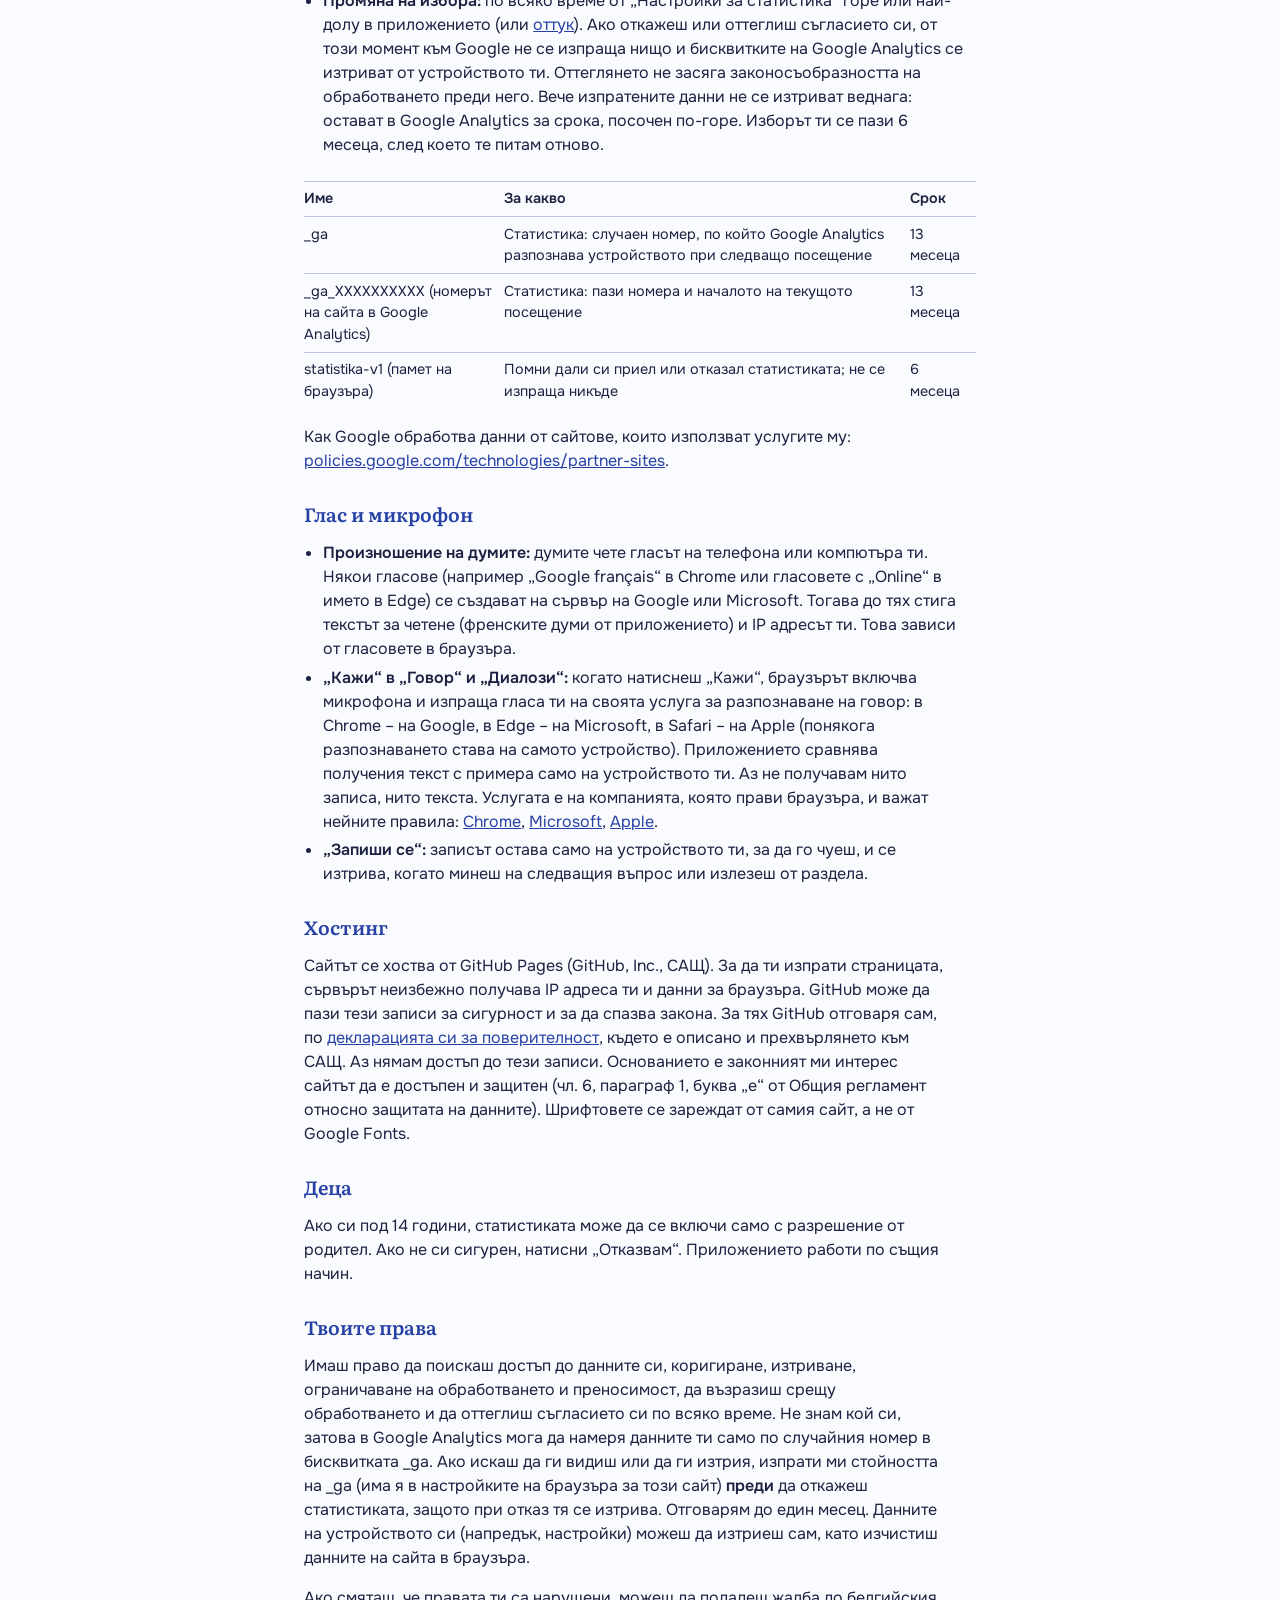
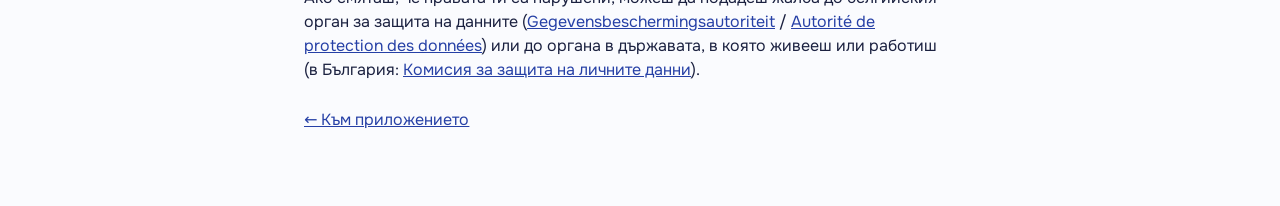
==== commit f27fb237: "Complete the statistics consent and privacy notice - Banner first in the page, purpose first, note f" ====
--- a/privacy.html
+++ b/privacy.html
@@ -14,10 +14,12 @@
   .policy h2 { font-size: 1.2rem; margin: 1.8rem 0 .4rem; color: var(--ink); }
   .policy p, .policy li { max-width: 40rem; }
   .policy ul { padding-left: 1.2rem; }
-  .policy li { margin-block: .25rem; }
-  .policy a { color: var(--ink); }
+  .policy li { margin-block: .3rem; }
+  .policy a { color: var(--ink); overflow-wrap: anywhere; }
+  .policy .table-box { overflow-x: auto; }
   .policy table { border-collapse: collapse; width: 100%; font-size: .9rem; margin-top: .5rem; }
   .policy th, .policy td { text-align: left; vertical-align: top; border-top: 1px solid var(--rule-strong); padding: .4rem .5rem .4rem 0; }
+  .policy td:first-child { overflow-wrap: anywhere; }
   .policy .back { display: inline-flex; min-height: 44px; align-items: center; }
   .policy .meta { color: var(--muted); }
 </style>
@@ -30,45 +32,53 @@
 
   <p>Verbes des loisirs е безплатно приложение за учене на френски, без регистрация и без реклами. Тук пише какви данни използва, защо и какво можеш да избереш.</p>
 
-  <h2>Кой отговаря за сайта</h2>
+  <h2>Кой отговаря за данните (администратор)</h2>
   <p>Stefan Petrov, Белгия. Имейл: <a href="mailto:me@stefanpetrov.net">me@stefanpetrov.net</a>.</p>
 
   <h2>Напредъкът ти остава на твоето устройство</h2>
-  <p>Настройките, отговорите по картите, рекордите в „Двойки“ и напредъкът по диалозите се пазят само в паметта на браузъра ти (localStorage). Те не се изпращат никъде и аз не ги виждам. Приложението пази и копие от своите файлове, за да работи без интернет. Това е нужно, за да работи приложението, което си отворил, затова не иска съгласие. Можеш да изтриеш всичко, като изчистиш данните на сайта в настройките на браузъра.</p>
+  <p>Настройките, отговорите по картите, рекордите в „Двойки“ и напредъкът по диалозите се пазят само в паметта на браузъра ти (localStorage, под имена като verbes-…, cartes-…, dvoiki-…, diktovka-set, govor-set и dialozi…). Те не се изпращат никъде и аз не ги виждам. Приложението пази и копие от своите файлове (Cache Storage, learn-french-…), за да работи без интернет. Всичко това е строго необходимо, за да работи приложението, затова не изисква съгласие. Пази се, докато не го изтриеш: изчисти данните на сайта в настройките на браузъра.</p>
 
   <h2 id="statistika">Статистика с Google Analytics (само ако се съгласиш)</h2>
-  <p>Ако натиснеш „Приемам“ в съобщението за статистика, използвам Google Analytics 4, за да видя колко хора използват приложението и кои упражнения им харесват. Докато не приемеш, от Google не се зарежда нищо: нито скрипт, нито бисквитка, нито заявка.</p>
+  <p>Ако натиснеш „Приемам“ в съобщението за статистика, използвам Google Analytics 4, за да видя колко хора използват приложението и кои упражнения са полезни. Докато не приемеш, сайтът не зарежда нищо от Google за статистика: нито скрипт, нито бисквитка, нито заявка.</p>
   <ul>
-    <li><strong>Какво се изпраща:</strong> кои раздели отваряш и кои упражнения завършваш (например резултат от тест в проценти), вид устройство и браузър, език, приблизително местоположение (държава или град), дали приложението е инсталирано, както и случаен идентификатор от бисквитката. Не изпращам име, имейл или отговорите, които пишеш.</li>
-    <li><strong>IP адрес:</strong> според Google, за посетители от ЕС Google Analytics използва IP адреса само за да определи приблизителното местоположение и не го записва.</li>
-    <li><strong>Бисквитки:</strong> вижте таблицата по-долу. Изключени са рекламните функции, Google signals и персонализираните реклами.</li>
-    <li><strong>Кой получава данните:</strong> Google Ireland Limited като обработващ данните от мое име. Данните може да се обработват и от Google LLC в САЩ. Такъв трансфер е разрешен въз основа на решението на Европейската комисия за адекватност по EU-US Data Privacy Framework (10 юли 2023 г.), по която Google LLC е сертифицирана.</li>
-    <li><strong>Колко дълго:</strong> бисквитките изтичат 13 месеца след първото посещение. В Google Analytics подробните данни се пазят 2 месеца, после остават само обобщени отчети.</li>
-    <li><strong>Правно основание:</strong> твоето съгласие (чл. 6, ал. 1, буква „а“ от Общия регламент за защита на данните и чл. 10/2 от белгийския закон от 30 юли 2018 г.).</li>
-    <li><strong>Промяна на избора:</strong> по всяко време от „Настройки за статистика“ най-долу в приложението. Ако откажеш или оттеглиш съгласието си, бисквитките на Google Analytics се изтриват. Изборът ти се пази 6 месеца, след което те питам отново.</li>
+    <li><strong>Какво се изпраща:</strong> кои раздели отваряш и кои упражнения завършваш (вид упражнение, брой въпроси или карти, резултат, а в „Двойки“ и време и грешки), кога и колко време използваш приложението, от кой сайт идваш, вид устройство, операционна система и браузър, размер на екрана, език, приблизително местоположение (държава, регион и град), дали приложението е инсталирано и случаен номер от бисквитката, по който Google разпознава същото устройство. Не изпращам име, имейл или отговорите, които пишеш или казваш.</li>
+    <li><strong>IP адрес:</strong> IP адресът ти стига до Google с всяка заявка, иначе интернет не работи. Според Google, Google Analytics 4 не записва IP адреси: за посетители от ЕС адресът се използва на сървъри в ЕС само за определяне на приблизителното местоположение и после се изтрива.</li>
+    <li><strong>Бисквитки:</strong> Google Analytics поставя двете бисквитки от таблицата по-долу на домейна на този сайт. Рекламните функции, Google signals (свързване с профила ти в Google) и персонализираните реклами са изключени.</li>
+    <li><strong>Кой получава данните:</strong> Google Ireland Limited (Gordon House, Barrow Street, Дъблин 4, Ирландия) като обработващ лични данни от мое име, по условията на Google за обработване на данни. Изключил съм споделянето на данните с Google за собствените му цели.</li>
+    <li><strong>Трансфер извън ЕС:</strong> данните може да се обработват и в САЩ от Google LLC. Това е позволено въз основа на решението на Европейската комисия от 10 юли 2023 г., че Рамката за защита на данните между ЕС и САЩ (EU-U.S. Data Privacy Framework) осигурява адекватно ниво на защита. Google LLC участва в тази рамка (<a href="https://www.dataprivacyframework.gov/list" rel="noopener">списък на участниците</a>).</li>
+    <li><strong>Колко дълго:</strong> бисквитките изтичат 13 месеца след първото посещение, в което си приел. В Google Analytics подробните данни (отделните посещения и данните, свързани със случайния номер) се изтриват автоматично, когато станат на 2 месеца. Google ги трие веднъж месечно, затова някои може да останат до около 3 месеца. След това остават само обобщени отчети без номер (например колко души са завършили теста през седмицата).</li>
+    <li><strong>Правно основание:</strong> твоето съгласие – чл. 6, параграф 1, буква „а“ от Общия регламент относно защитата на данните (Регламент (ЕС) 2016/679), а за бисквитките – чл. 10/2 от белгийския Закон от 30 юли 2018 г. за защита на физическите лица във връзка с обработването на лични данни.</li>
+    <li><strong>Не е задължително:</strong> не си длъжен да приемаш. Ако откажеш, приложението работи по съвсем същия начин.</li>
+    <li><strong>Промяна на избора:</strong> по всяко време от „Настройки за статистика“ горе или най-долу в приложението (или <a href="./#statistika">оттук</a>). Ако откажеш или оттеглиш съгласието си, от този момент към Google не се изпраща нищо и бисквитките на Google Analytics се изтриват от устройството ти. Оттеглянето не засяга законосъобразността на обработването преди него. Вече изпратените данни не се изтриват веднага: остават в Google Analytics за срока, посочен по-горе. Изборът ти се пази 6 месеца, след което те питам отново.</li>
   </ul>
-  <table>
-    <thead><tr><th>Бисквитка</th><th>За какво</th><th>Колко дълго</th><th>От кого</th></tr></thead>
-    <tbody>
-      <tr><td>_ga</td><td>Разпознава отделни посетители (случаен номер)</td><td>13 месеца</td><td>Google Analytics</td></tr>
-      <tr><td>_ga_&lt;ID&gt;</td><td>Пази сесията на посещението</td><td>13 месеца</td><td>Google Analytics</td></tr>
-    </tbody>
-  </table>
-  <p>Изборът ти за статистиката се пази в паметта на браузъра (statistika-v1) и не се изпраща никъде.</p>
+  <div class="table-box">
+    <table>
+      <thead><tr><th>Име</th><th>За какво</th><th>Срок</th></tr></thead>
+      <tbody>
+        <tr><td>_ga</td><td>Статистика: случаен номер, по който Google Analytics разпознава устройството при следващо посещение</td><td>13 месеца</td></tr>
+        <tr><td>_ga_XXXXXXXXXX (номерът на сайта в Google Analytics)</td><td>Статистика: пази номера и началото на текущото посещение</td><td>13 месеца</td></tr>
+        <tr><td>statistika-v1 (памет на браузъра)</td><td>Помни дали си приел или отказал статистиката; не се изпраща никъде</td><td>6 месеца</td></tr>
+      </tbody>
+    </table>
+  </div>
+  <p>Как Google обработва данни от сайтове, които използват услугите му: <a href="https://policies.google.com/technologies/partner-sites?hl=bg" rel="noopener">policies.google.com/technologies/partner-sites</a>.</p>
 
   <h2>Глас и микрофон</h2>
   <ul>
-    <li><strong>Произношение на думите:</strong> гласът е на телефона или компютъра ти. Някои гласове в Chrome (например „Google français“) четат текста през сървър на Google. Това зависи от гласа, който браузърът използва.</li>
-    <li><strong>„Кажи“ в „Говор“ и „Диалози“:</strong> когато натиснеш „Кажи“, браузърът записва гласа ти и го изпраща на своята услуга за разпознаване на говор: в Chrome на Google, в Safari на Apple. Аз не получавам нито записа, нито текста. Важат правилата за поверителност на <a href="https://policies.google.com/privacy?hl=bg" rel="noopener">Google</a> или <a href="https://www.apple.com/bg/legal/privacy/" rel="noopener">Apple</a>.</li>
+    <li><strong>Произношение на думите:</strong> думите чете гласът на телефона или компютъра ти. Някои гласове (например „Google français“ в Chrome или гласовете с „Online“ в името в Edge) се създават на сървър на Google или Microsoft. Тогава до тях стига текстът за четене (френските думи от приложението) и IP адресът ти. Това зависи от гласовете в браузъра.</li>
+    <li><strong>„Кажи“ в „Говор“ и „Диалози“:</strong> когато натиснеш „Кажи“, браузърът включва микрофона и изпраща гласа ти на своята услуга за разпознаване на говор: в Chrome – на Google, в Edge – на Microsoft, в Safari – на Apple (понякога разпознаването става на самото устройство). Приложението сравнява получения текст с примера само на устройството ти. Аз не получавам нито записа, нито текста. Услугата е на компанията, която прави браузъра, и важат нейните правила: <a href="https://www.google.com/chrome/privacy/" rel="noopener">Chrome</a>, <a href="https://privacy.microsoft.com/bg-bg/privacystatement" rel="noopener">Microsoft</a>, <a href="https://www.apple.com/legal/privacy/" rel="noopener">Apple</a>.</li>
     <li><strong>„Запиши се“:</strong> записът остава само на устройството ти, за да го чуеш, и се изтрива, когато минеш на следващия въпрос или излезеш от раздела.</li>
   </ul>
 
   <h2>Хостинг</h2>
-  <p>Сайтът се хоства от GitHub Pages (GitHub, Inc., САЩ). Както всеки сървър, GitHub получава IP адреса на посетителите, за да изпрати страницата, и може да го пази за целите на сигурността. Аз нямам достъп до тези данни. Повече в <a href="https://docs.github.com/en/site-policy/privacy-policies/github-general-privacy-statement" rel="noopener">декларацията за поверителност на GitHub</a>. Шрифтовете се зареждат от самия сайт, а не от Google Fonts.</p>
+  <p>Сайтът се хоства от GitHub Pages (GitHub, Inc., САЩ). За да ти изпрати страницата, сървърът неизбежно получава IP адреса ти и данни за браузъра. GitHub може да пази тези записи за сигурност и за да спазва закона. За тях GitHub отговаря сам, по <a href="https://docs.github.com/en/site-policy/privacy-policies/github-general-privacy-statement" rel="noopener">декларацията си за поверителност</a>, където е описано и прехвърлянето към САЩ. Аз нямам достъп до тези записи. Основанието е законният ми интерес сайтът да е достъпен и защитен (чл. 6, параграф 1, буква „е“ от Общия регламент относно защитата на данните). Шрифтовете се зареждат от самия сайт, а не от Google Fonts.</p>
+
+  <h2>Деца</h2>
+  <p>Ако си под 14 години, статистиката може да се включи само с разрешение от родител. Ако не си сигурен, натисни „Отказвам“. Приложението работи по същия начин.</p>
 
   <h2>Твоите права</h2>
-  <p>Имаш право на достъп до данните си, да поискаш поправка или изтриване, да ограничиш обработването, да възразиш и да оттеглиш съгласието си по всяко време. Тъй като не знам кой си, най-лесно е да откажеш статистиката от „Настройки за статистика“ и да изчистиш данните на сайта в браузъра. За въпроси пиши на имейла по-горе.</p>
-  <p>Ако смяташ, че правата ти са нарушени, можеш да подадеш жалба до белгийския орган за защита на данните (<a href="https://www.gegevensbeschermingsautoriteit.be/" rel="noopener">Gegevensbeschermingsautoriteit</a> / <a href="https://www.autoriteprotectiondonnees.be/" rel="noopener">Autorité de protection des données</a>) или до органа в държавата, в която живееш (в България: <a href="https://www.cpdp.bg/" rel="noopener">Комисия за защита на личните данни</a>).</p>
+  <p>Имаш право да поискаш достъп до данните си, коригиране, изтриване, ограничаване на обработването и преносимост, да възразиш срещу обработването и да оттеглиш съгласието си по всяко време. Не знам кой си, затова в Google Analytics мога да намеря данните ти само по случайния номер в бисквитката _ga. Ако искаш да ги видиш или да ги изтрия, изпрати ми стойността на _ga (има я в настройките на браузъра за този сайт) <strong>преди</strong> да откажеш статистиката, защото при отказ тя се изтрива. Отговарям до един месец. Данните на устройството си (напредък, настройки) можеш да изтриеш сам, като изчистиш данните на сайта в браузъра.</p>
+  <p>Ако смяташ, че правата ти са нарушени, можеш да подадеш жалба до белгийския орган за защита на данните (<a href="https://www.gegevensbeschermingsautoriteit.be/" rel="noopener">Gegevensbeschermingsautoriteit</a> / <a href="https://www.autoriteprotectiondonnees.be/" rel="noopener">Autorité de protection des données</a>) или до органа в държавата, в която живееш или работиш (в България: <a href="https://www.cpdp.bg/" rel="noopener">Комисия за защита на личните данни</a>).</p>
 
   <p><a class="back" href="./">← Към приложението</a></p>
 </main>
--- a/style.css
+++ b/style.css
@@ -878,3 +878,13 @@
 /* both answers look exactly the same: no nudging */
 .consent-btn { background: var(--ink-soft); border-color: var(--ink); color: var(--ink); min-height: 48px; }
 .consent-note { color: var(--muted); font-size: .8rem !important; }
+.privacy-links { display: flex; flex-wrap: wrap; gap: 0 1rem; margin-top: .1rem; }
+.privacy-links a, .privacy-links .linkbtn { color: var(--muted); min-height: 32px; display: inline-flex; align-items: center; font-size: inherit; }
+/* room under the open consent banner, so nothing hides behind it */
+html { scroll-padding-bottom: var(--consent-h, 0px); }
+body { padding-bottom: var(--consent-h, 0px); }
+html.consent-open .dl-keys { position: static; }
+@media (max-width: 420px), (max-height: 600px) {
+  .consent { padding: .8rem .9rem; gap: .4rem; }
+  .consent p { font-size: .86rem; }
+}
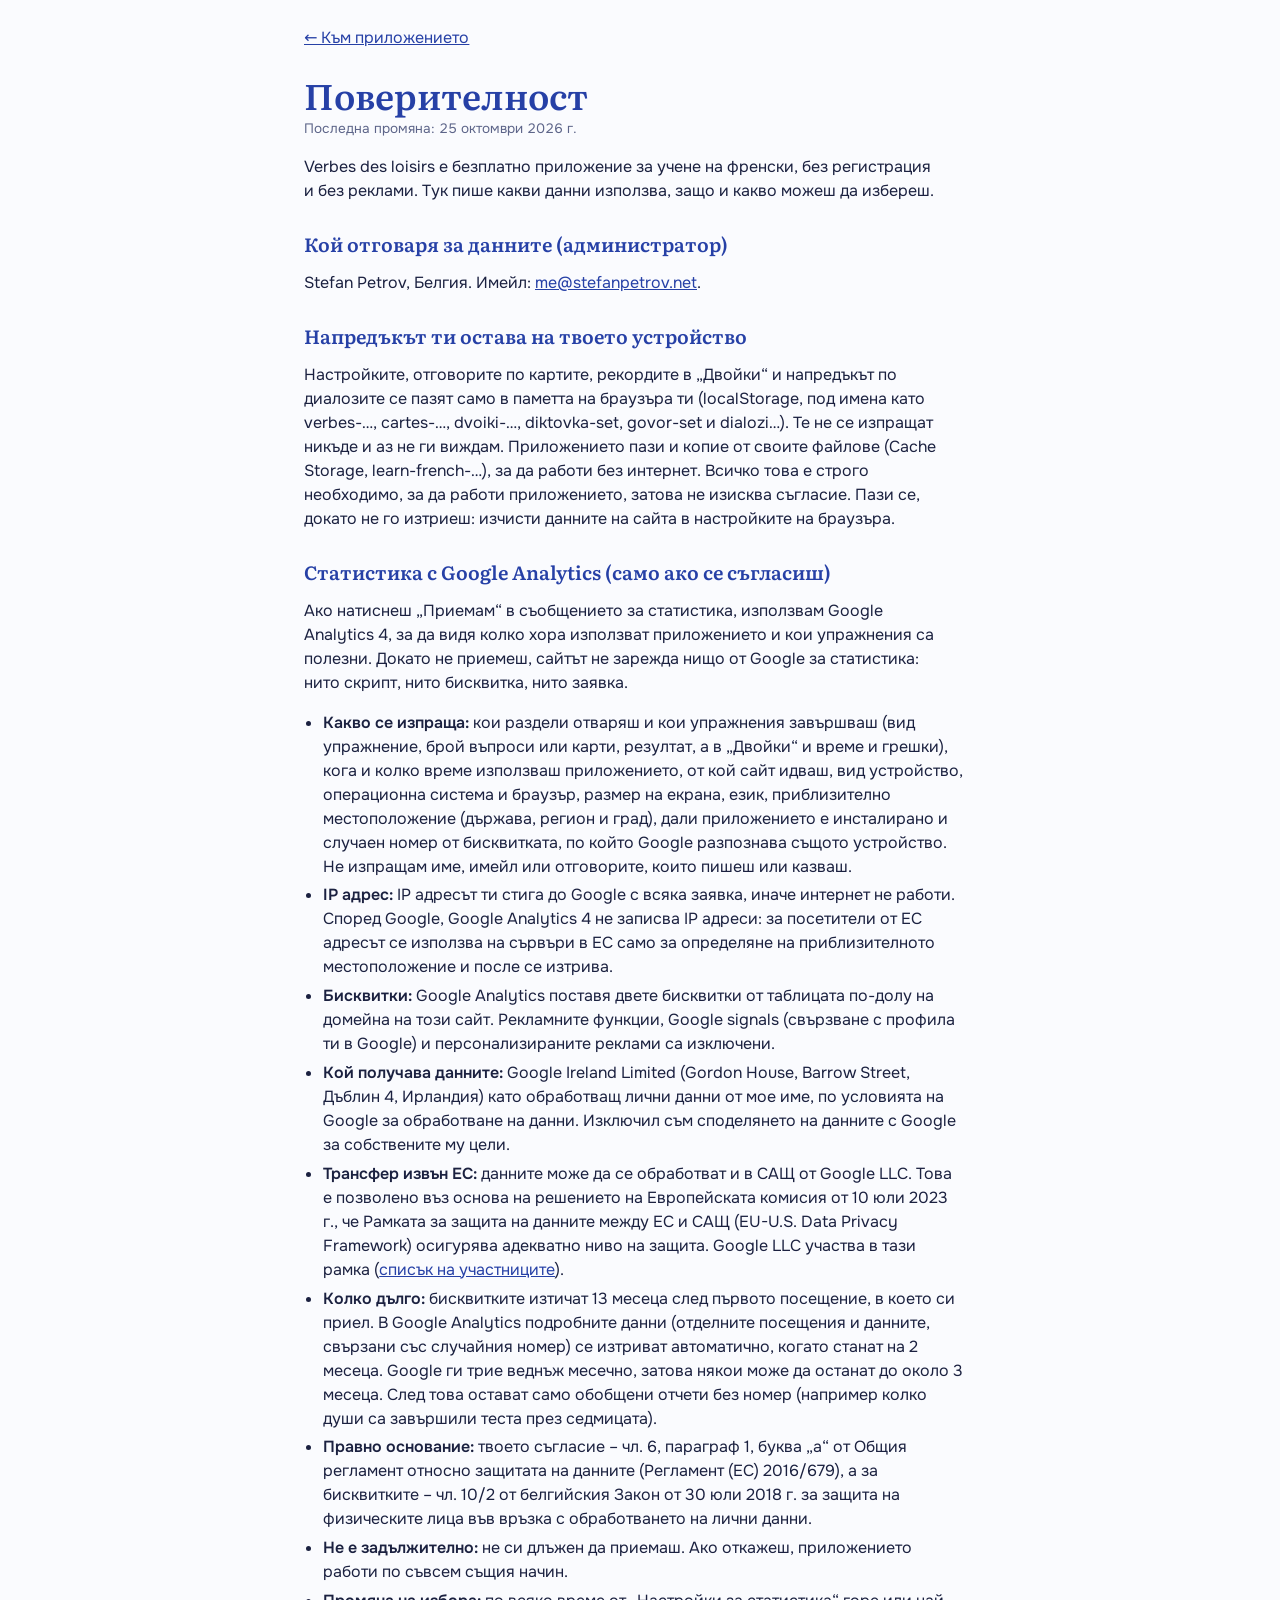
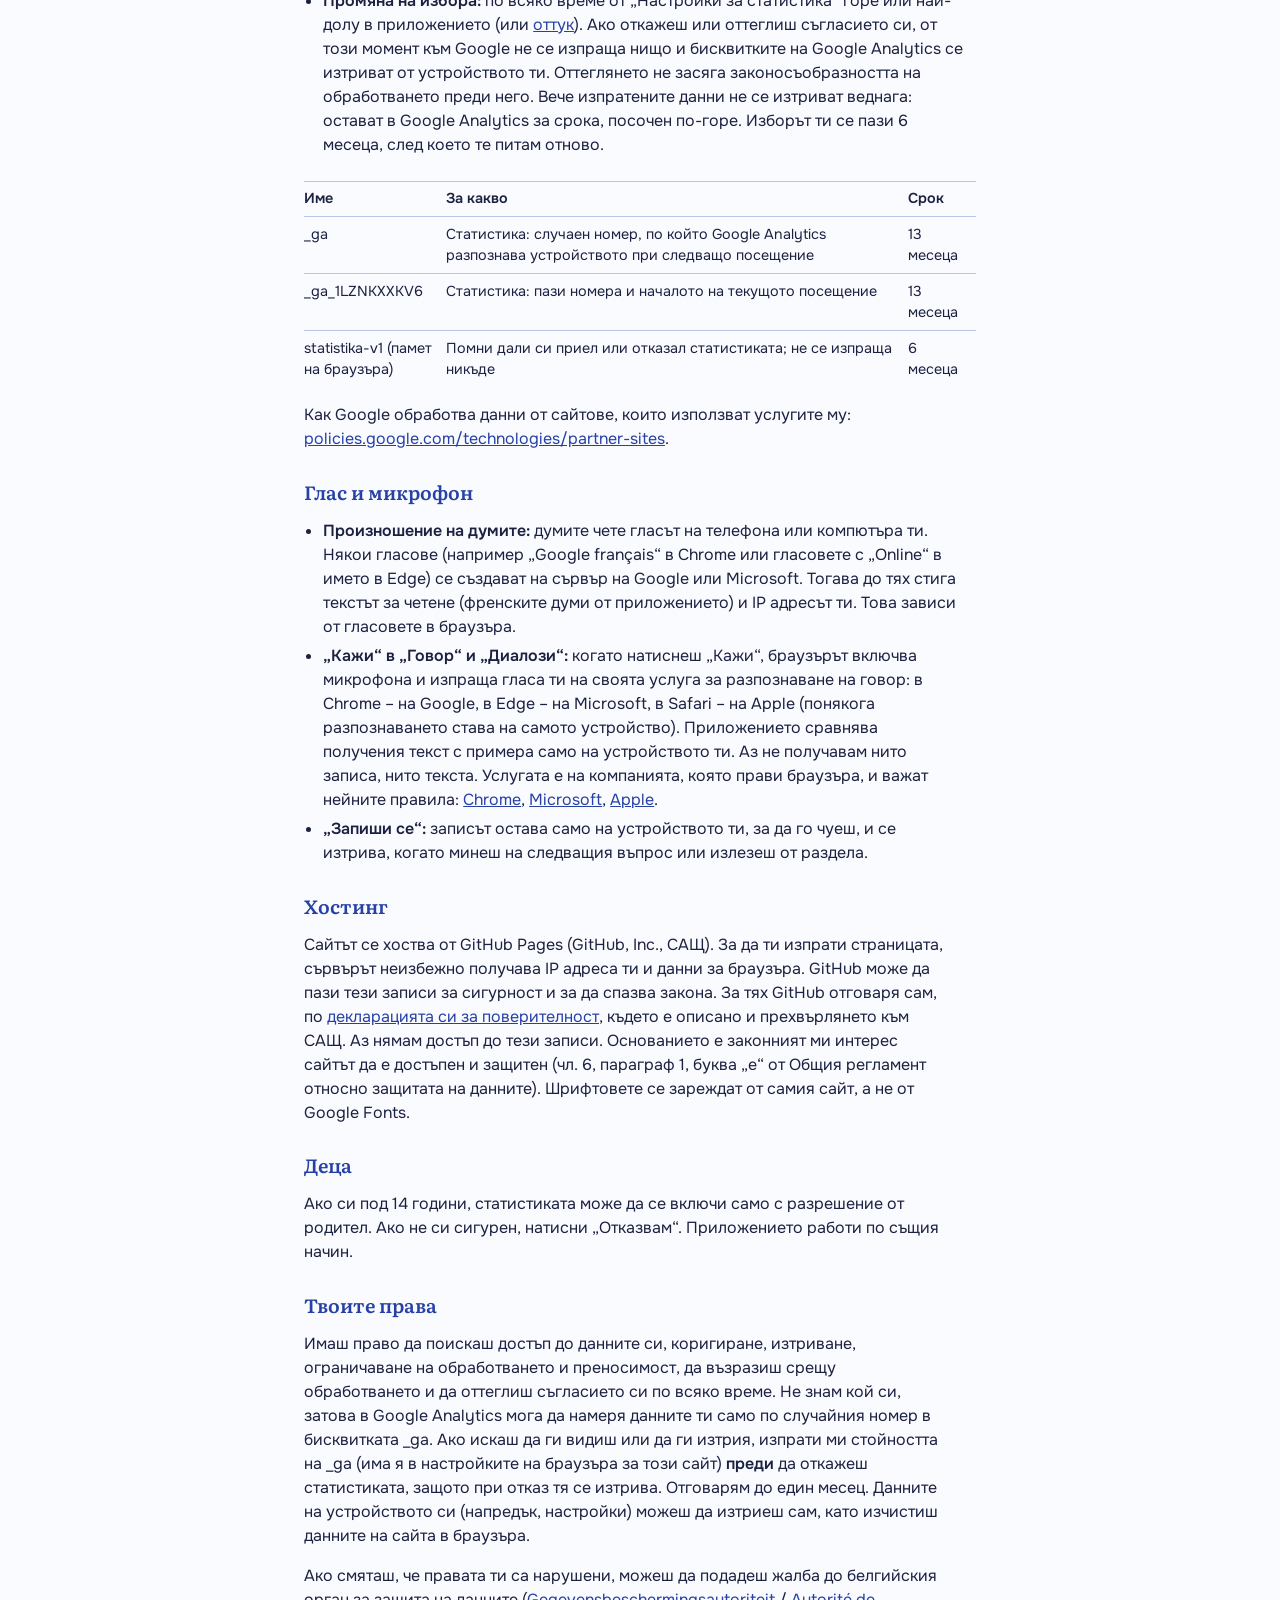
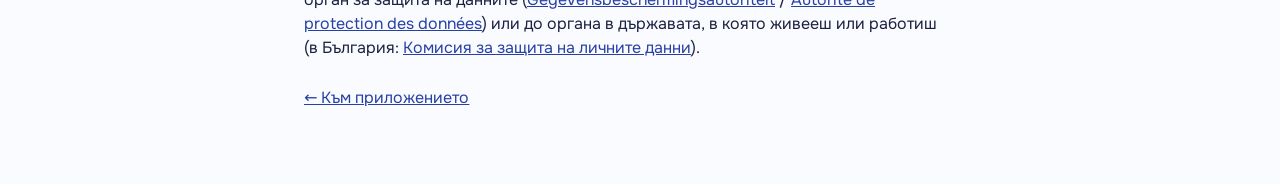
==== commit 91a8ca57: "Set the Google Analytics ID The banner now appears. Nothing loads from Google until "Приемам". Priva" ====
--- a/privacy.html
+++ b/privacy.html
@@ -56,7 +56,7 @@
       <thead><tr><th>Име</th><th>За какво</th><th>Срок</th></tr></thead>
       <tbody>
         <tr><td>_ga</td><td>Статистика: случаен номер, по който Google Analytics разпознава устройството при следващо посещение</td><td>13 месеца</td></tr>
-        <tr><td>_ga_XXXXXXXXXX (номерът на сайта в Google Analytics)</td><td>Статистика: пази номера и началото на текущото посещение</td><td>13 месеца</td></tr>
+        <tr><td>_ga_1LZNKXXKV6</td><td>Статистика: пази номера и началото на текущото посещение</td><td>13 месеца</td></tr>
         <tr><td>statistika-v1 (памет на браузъра)</td><td>Помни дали си приел или отказал статистиката; не се изпраща никъде</td><td>6 месеца</td></tr>
       </tbody>
     </table>
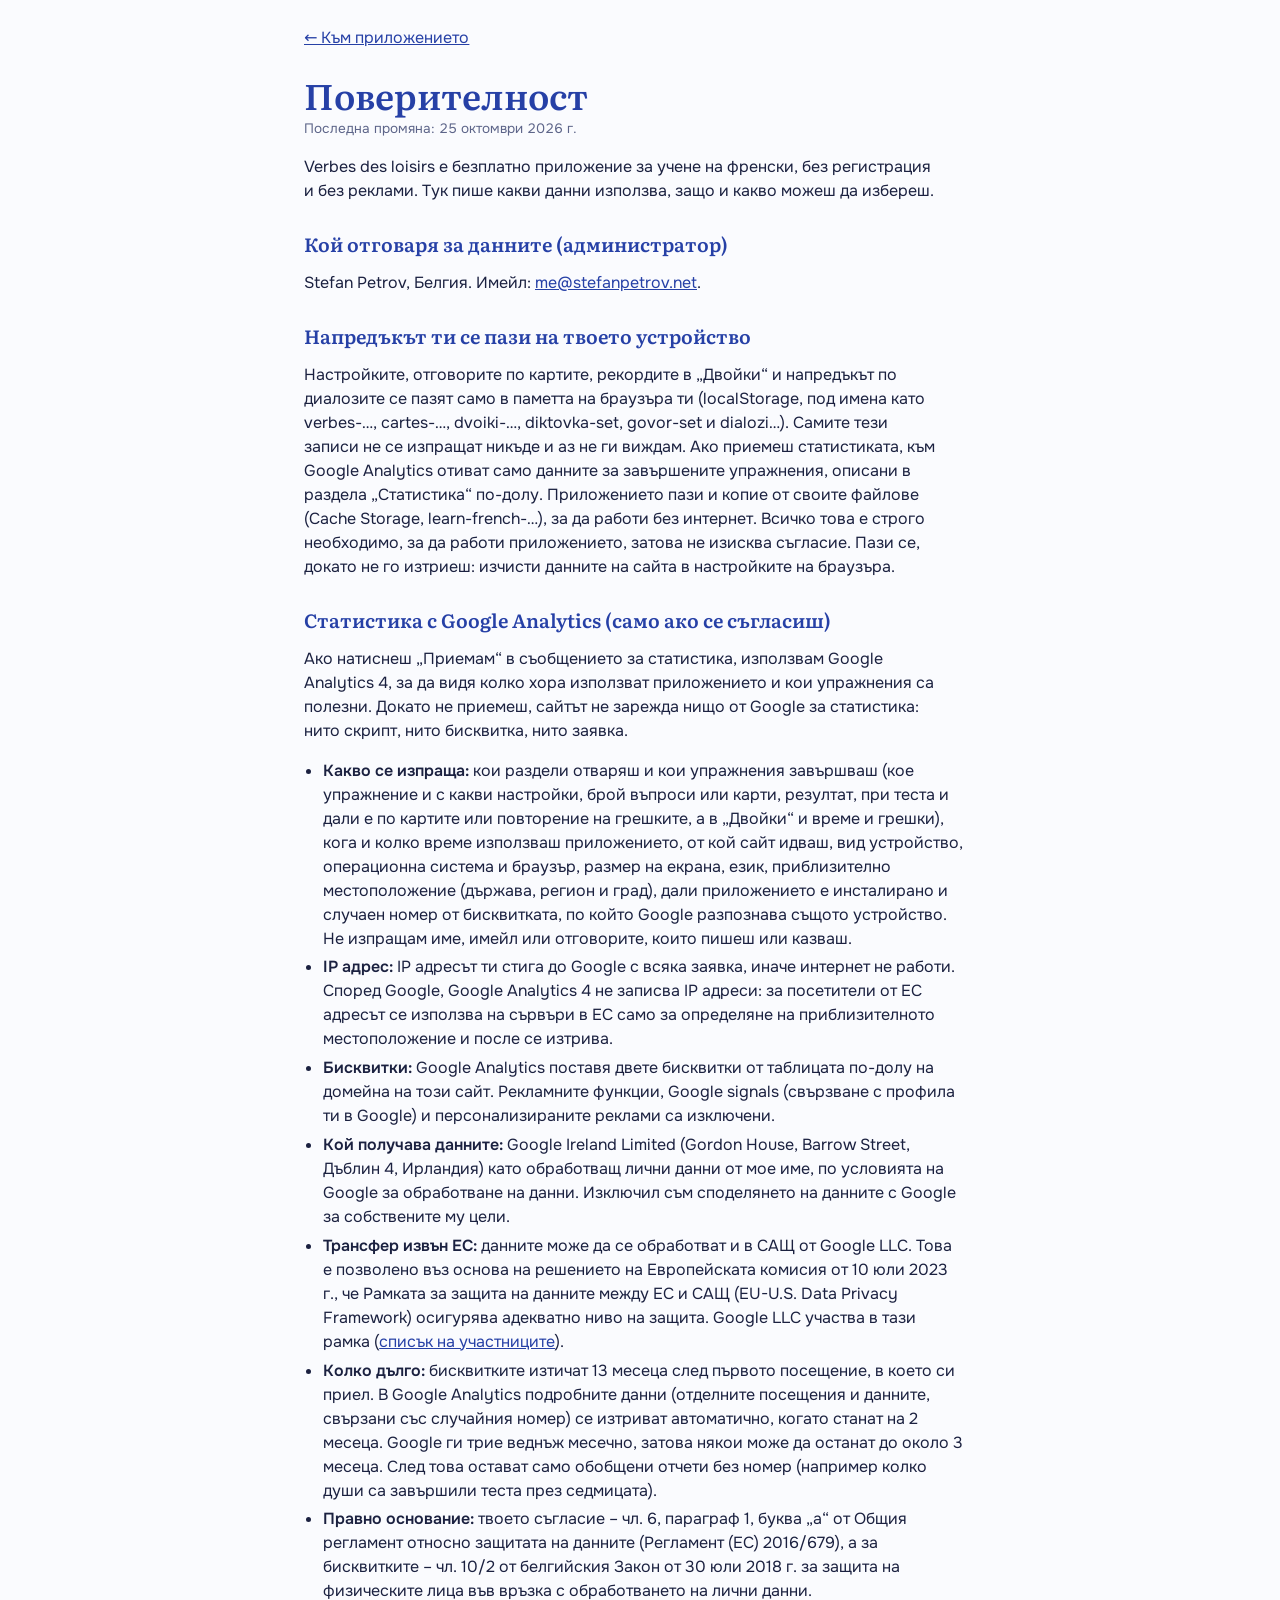
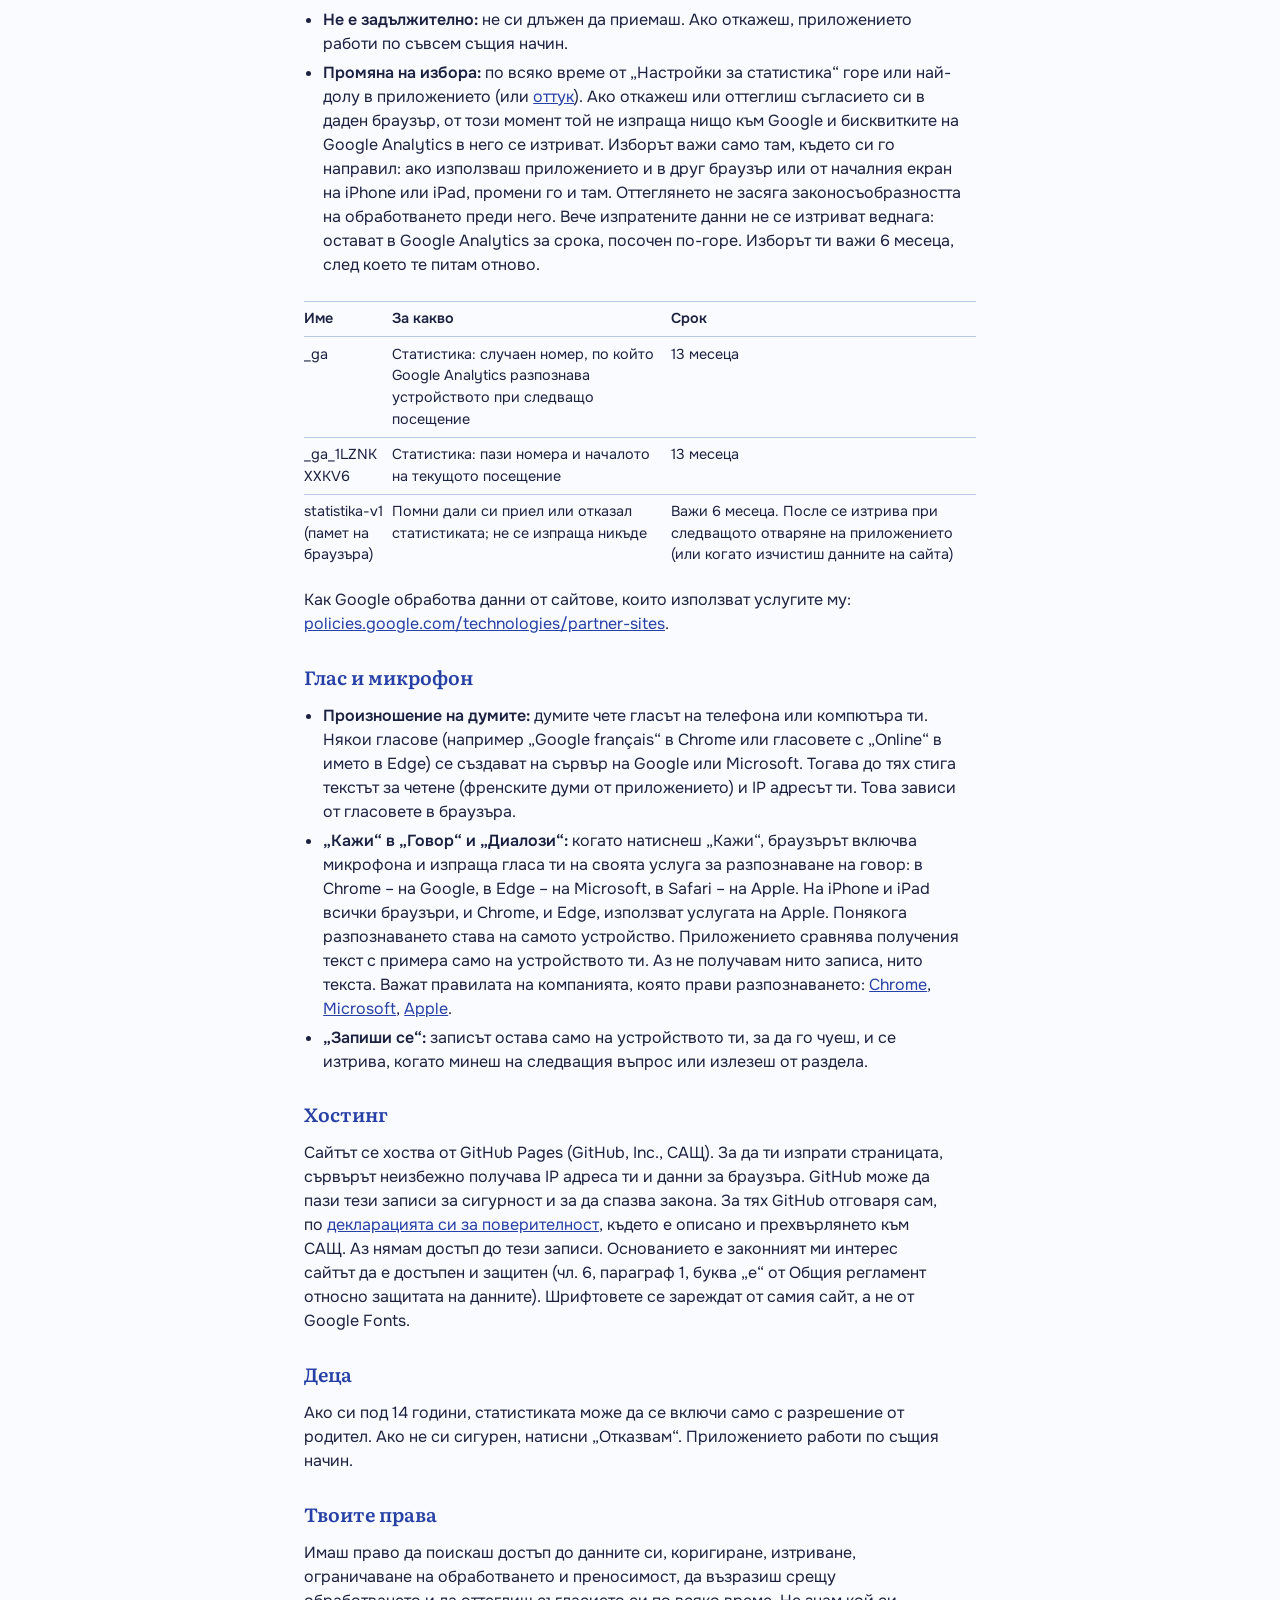
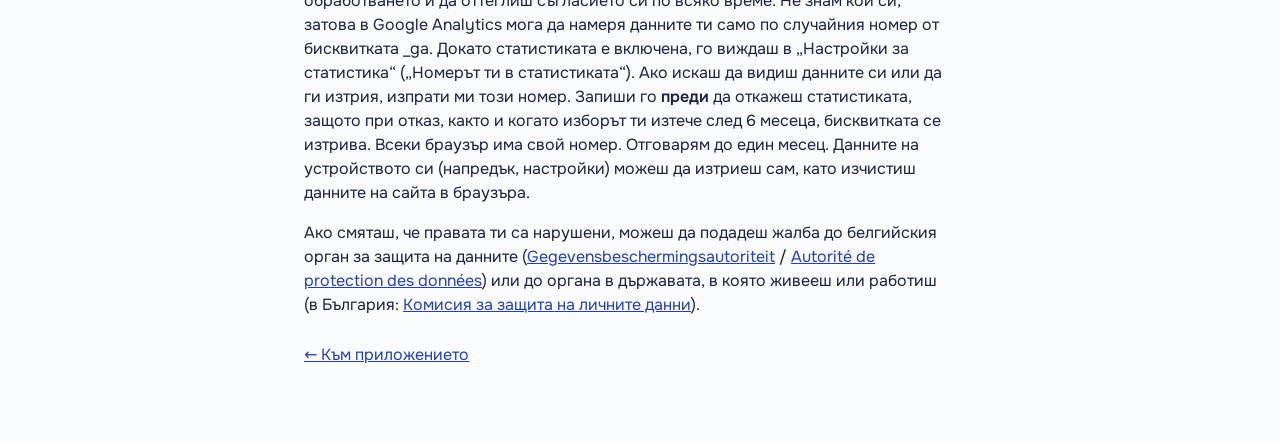
==== commit 398d662c: "Fix the review findings before switching statistics on - Banner: only the text scrolls, so both answ" ====
--- a/privacy.html
+++ b/privacy.html
@@ -35,13 +35,13 @@
   <h2>Кой отговаря за данните (администратор)</h2>
   <p>Stefan Petrov, Белгия. Имейл: <a href="mailto:me@stefanpetrov.net">me@stefanpetrov.net</a>.</p>
 
-  <h2>Напредъкът ти остава на твоето устройство</h2>
-  <p>Настройките, отговорите по картите, рекордите в „Двойки“ и напредъкът по диалозите се пазят само в паметта на браузъра ти (localStorage, под имена като verbes-…, cartes-…, dvoiki-…, diktovka-set, govor-set и dialozi…). Те не се изпращат никъде и аз не ги виждам. Приложението пази и копие от своите файлове (Cache Storage, learn-french-…), за да работи без интернет. Всичко това е строго необходимо, за да работи приложението, затова не изисква съгласие. Пази се, докато не го изтриеш: изчисти данните на сайта в настройките на браузъра.</p>
+  <h2>Напредъкът ти се пази на твоето устройство</h2>
+  <p>Настройките, отговорите по картите, рекордите в „Двойки“ и напредъкът по диалозите се пазят само в паметта на браузъра ти (localStorage, под имена като verbes-…, cartes-…, dvoiki-…, diktovka-set, govor-set и dialozi…). Самите тези записи не се изпращат никъде и аз не ги виждам. Ако приемеш статистиката, към Google Analytics отиват само данните за завършените упражнения, описани в раздела „Статистика“ по-долу. Приложението пази и копие от своите файлове (Cache Storage, learn-french-…), за да работи без интернет. Всичко това е строго необходимо, за да работи приложението, затова не изисква съгласие. Пази се, докато не го изтриеш: изчисти данните на сайта в настройките на браузъра.</p>
 
   <h2 id="statistika">Статистика с Google Analytics (само ако се съгласиш)</h2>
   <p>Ако натиснеш „Приемам“ в съобщението за статистика, използвам Google Analytics 4, за да видя колко хора използват приложението и кои упражнения са полезни. Докато не приемеш, сайтът не зарежда нищо от Google за статистика: нито скрипт, нито бисквитка, нито заявка.</p>
   <ul>
-    <li><strong>Какво се изпраща:</strong> кои раздели отваряш и кои упражнения завършваш (вид упражнение, брой въпроси или карти, резултат, а в „Двойки“ и време и грешки), кога и колко време използваш приложението, от кой сайт идваш, вид устройство, операционна система и браузър, размер на екрана, език, приблизително местоположение (държава, регион и град), дали приложението е инсталирано и случаен номер от бисквитката, по който Google разпознава същото устройство. Не изпращам име, имейл или отговорите, които пишеш или казваш.</li>
+    <li><strong>Какво се изпраща:</strong> кои раздели отваряш и кои упражнения завършваш (кое упражнение и с какви настройки, брой въпроси или карти, резултат, при теста и дали е по картите или повторение на грешките, а в „Двойки“ и време и грешки), кога и колко време използваш приложението, от кой сайт идваш, вид устройство, операционна система и браузър, размер на екрана, език, приблизително местоположение (държава, регион и град), дали приложението е инсталирано и случаен номер от бисквитката, по който Google разпознава същото устройство. Не изпращам име, имейл или отговорите, които пишеш или казваш.</li>
     <li><strong>IP адрес:</strong> IP адресът ти стига до Google с всяка заявка, иначе интернет не работи. Според Google, Google Analytics 4 не записва IP адреси: за посетители от ЕС адресът се използва на сървъри в ЕС само за определяне на приблизителното местоположение и после се изтрива.</li>
     <li><strong>Бисквитки:</strong> Google Analytics поставя двете бисквитки от таблицата по-долу на домейна на този сайт. Рекламните функции, Google signals (свързване с профила ти в Google) и персонализираните реклами са изключени.</li>
     <li><strong>Кой получава данните:</strong> Google Ireland Limited (Gordon House, Barrow Street, Дъблин 4, Ирландия) като обработващ лични данни от мое име, по условията на Google за обработване на данни. Изключил съм споделянето на данните с Google за собствените му цели.</li>
@@ -49,7 +49,7 @@
     <li><strong>Колко дълго:</strong> бисквитките изтичат 13 месеца след първото посещение, в което си приел. В Google Analytics подробните данни (отделните посещения и данните, свързани със случайния номер) се изтриват автоматично, когато станат на 2 месеца. Google ги трие веднъж месечно, затова някои може да останат до около 3 месеца. След това остават само обобщени отчети без номер (например колко души са завършили теста през седмицата).</li>
     <li><strong>Правно основание:</strong> твоето съгласие – чл. 6, параграф 1, буква „а“ от Общия регламент относно защитата на данните (Регламент (ЕС) 2016/679), а за бисквитките – чл. 10/2 от белгийския Закон от 30 юли 2018 г. за защита на физическите лица във връзка с обработването на лични данни.</li>
     <li><strong>Не е задължително:</strong> не си длъжен да приемаш. Ако откажеш, приложението работи по съвсем същия начин.</li>
-    <li><strong>Промяна на избора:</strong> по всяко време от „Настройки за статистика“ горе или най-долу в приложението (или <a href="./#statistika">оттук</a>). Ако откажеш или оттеглиш съгласието си, от този момент към Google не се изпраща нищо и бисквитките на Google Analytics се изтриват от устройството ти. Оттеглянето не засяга законосъобразността на обработването преди него. Вече изпратените данни не се изтриват веднага: остават в Google Analytics за срока, посочен по-горе. Изборът ти се пази 6 месеца, след което те питам отново.</li>
+    <li><strong>Промяна на избора:</strong> по всяко време от „Настройки за статистика“ горе или най-долу в приложението (или <a href="./#statistika">оттук</a>). Ако откажеш или оттеглиш съгласието си в даден браузър, от този момент той не изпраща нищо към Google и бисквитките на Google Analytics в него се изтриват. Изборът важи само там, където си го направил: ако използваш приложението и в друг браузър или от началния екран на iPhone или iPad, промени го и там. Оттеглянето не засяга законосъобразността на обработването преди него. Вече изпратените данни не се изтриват веднага: остават в Google Analytics за срока, посочен по-горе. Изборът ти важи 6 месеца, след което те питам отново.</li>
   </ul>
   <div class="table-box">
     <table>
@@ -57,7 +57,7 @@
       <tbody>
         <tr><td>_ga</td><td>Статистика: случаен номер, по който Google Analytics разпознава устройството при следващо посещение</td><td>13 месеца</td></tr>
         <tr><td>_ga_1LZNKXXKV6</td><td>Статистика: пази номера и началото на текущото посещение</td><td>13 месеца</td></tr>
-        <tr><td>statistika-v1 (памет на браузъра)</td><td>Помни дали си приел или отказал статистиката; не се изпраща никъде</td><td>6 месеца</td></tr>
+        <tr><td>statistika-v1 (памет на браузъра)</td><td>Помни дали си приел или отказал статистиката; не се изпраща никъде</td><td>Важи 6 месеца. После се изтрива при следващото отваряне на приложението (или когато изчистиш данните на сайта)</td></tr>
       </tbody>
     </table>
   </div>
@@ -66,7 +66,7 @@
   <h2>Глас и микрофон</h2>
   <ul>
     <li><strong>Произношение на думите:</strong> думите чете гласът на телефона или компютъра ти. Някои гласове (например „Google français“ в Chrome или гласовете с „Online“ в името в Edge) се създават на сървър на Google или Microsoft. Тогава до тях стига текстът за четене (френските думи от приложението) и IP адресът ти. Това зависи от гласовете в браузъра.</li>
-    <li><strong>„Кажи“ в „Говор“ и „Диалози“:</strong> когато натиснеш „Кажи“, браузърът включва микрофона и изпраща гласа ти на своята услуга за разпознаване на говор: в Chrome – на Google, в Edge – на Microsoft, в Safari – на Apple (понякога разпознаването става на самото устройство). Приложението сравнява получения текст с примера само на устройството ти. Аз не получавам нито записа, нито текста. Услугата е на компанията, която прави браузъра, и важат нейните правила: <a href="https://www.google.com/chrome/privacy/" rel="noopener">Chrome</a>, <a href="https://privacy.microsoft.com/bg-bg/privacystatement" rel="noopener">Microsoft</a>, <a href="https://www.apple.com/legal/privacy/" rel="noopener">Apple</a>.</li>
+    <li><strong>„Кажи“ в „Говор“ и „Диалози“:</strong> когато натиснеш „Кажи“, браузърът включва микрофона и изпраща гласа ти на своята услуга за разпознаване на говор: в Chrome – на Google, в Edge – на Microsoft, в Safari – на Apple. На iPhone и iPad всички браузъри, и Chrome, и Edge, използват услугата на Apple. Понякога разпознаването става на самото устройство. Приложението сравнява получения текст с примера само на устройството ти. Аз не получавам нито записа, нито текста. Важат правилата на компанията, която прави разпознаването: <a href="https://www.google.com/chrome/privacy/" rel="noopener">Chrome</a>, <a href="https://privacy.microsoft.com/bg-bg/privacystatement" rel="noopener">Microsoft</a>, <a href="https://www.apple.com/legal/privacy/" rel="noopener">Apple</a>.</li>
     <li><strong>„Запиши се“:</strong> записът остава само на устройството ти, за да го чуеш, и се изтрива, когато минеш на следващия въпрос или излезеш от раздела.</li>
   </ul>
 
@@ -77,7 +77,7 @@
   <p>Ако си под 14 години, статистиката може да се включи само с разрешение от родител. Ако не си сигурен, натисни „Отказвам“. Приложението работи по същия начин.</p>
 
   <h2>Твоите права</h2>
-  <p>Имаш право да поискаш достъп до данните си, коригиране, изтриване, ограничаване на обработването и преносимост, да възразиш срещу обработването и да оттеглиш съгласието си по всяко време. Не знам кой си, затова в Google Analytics мога да намеря данните ти само по случайния номер в бисквитката _ga. Ако искаш да ги видиш или да ги изтрия, изпрати ми стойността на _ga (има я в настройките на браузъра за този сайт) <strong>преди</strong> да откажеш статистиката, защото при отказ тя се изтрива. Отговарям до един месец. Данните на устройството си (напредък, настройки) можеш да изтриеш сам, като изчистиш данните на сайта в браузъра.</p>
+  <p>Имаш право да поискаш достъп до данните си, коригиране, изтриване, ограничаване на обработването и преносимост, да възразиш срещу обработването и да оттеглиш съгласието си по всяко време. Не знам кой си, затова в Google Analytics мога да намеря данните ти само по случайния номер от бисквитката _ga. Докато статистиката е включена, го виждаш в „Настройки за статистика“ („Номерът ти в статистиката“). Ако искаш да видиш данните си или да ги изтрия, изпрати ми този номер. Запиши го <strong>преди</strong> да откажеш статистиката, защото при отказ, както и когато изборът ти изтече след 6 месеца, бисквитката се изтрива. Всеки браузър има свой номер. Отговарям до един месец. Данните на устройството си (напредък, настройки) можеш да изтриеш сам, като изчистиш данните на сайта в браузъра.</p>
   <p>Ако смяташ, че правата ти са нарушени, можеш да подадеш жалба до белгийския орган за защита на данните (<a href="https://www.gegevensbeschermingsautoriteit.be/" rel="noopener">Gegevensbeschermingsautoriteit</a> / <a href="https://www.autoriteprotectiondonnees.be/" rel="noopener">Autorité de protection des données</a>) или до органа в държавата, в която живееш или работиш (в България: <a href="https://www.cpdp.bg/" rel="noopener">Комисия за защита на личните данни</a>).</p>
 
   <p><a class="back" href="./">← Към приложението</a></p>
--- a/style.css
+++ b/style.css
@@ -858,7 +858,6 @@
   transform: translateX(-50%);
   width: min(44rem, calc(100% - 24px));
   max-height: 70vh;
-  overflow-y: auto;
   z-index: 50;
   background: var(--surface);
   color: var(--fg);
@@ -866,15 +865,18 @@
   border-radius: 14px;
   box-shadow: 0 10px 30px rgb(0 0 0 / .18);
   padding: 1rem 1.1rem;
-  display: grid;
-  gap: .5rem;
-}
+  display: flex;
+  flex-direction: column;
+  gap: .6rem;
+}
+/* only the text scrolls on short screens: both answers always stay in view */
+.consent-text { display: grid; gap: .5rem; overflow-y: auto; min-height: 0; overscroll-behavior: contain; }
 .consent h2 { font-family: var(--f-display); font-size: 1.15rem; margin: 0; }
 .consent p { margin: 0; font-size: .92rem; }
 .consent a { color: var(--ink); }
 .consent-state { color: var(--muted); }
 .consent-state:empty { display: none; }
-.consent-actions { display: grid; grid-template-columns: 1fr 1fr; gap: .5rem; }
+.consent-actions { display: grid; grid-template-columns: 1fr 1fr; gap: .5rem; flex: none; }
 /* both answers look exactly the same: no nudging */
 .consent-btn { background: var(--ink-soft); border-color: var(--ink); color: var(--ink); min-height: 48px; }
 .consent-note { color: var(--muted); font-size: .8rem !important; }
@@ -885,6 +887,7 @@
 body { padding-bottom: var(--consent-h, 0px); }
 html.consent-open .dl-keys { position: static; }
 @media (max-width: 420px), (max-height: 600px) {
-  .consent { padding: .8rem .9rem; gap: .4rem; }
+  .consent { padding: .8rem .9rem; gap: .5rem; }
+  .consent-text { gap: .4rem; }
   .consent p { font-size: .86rem; }
 }
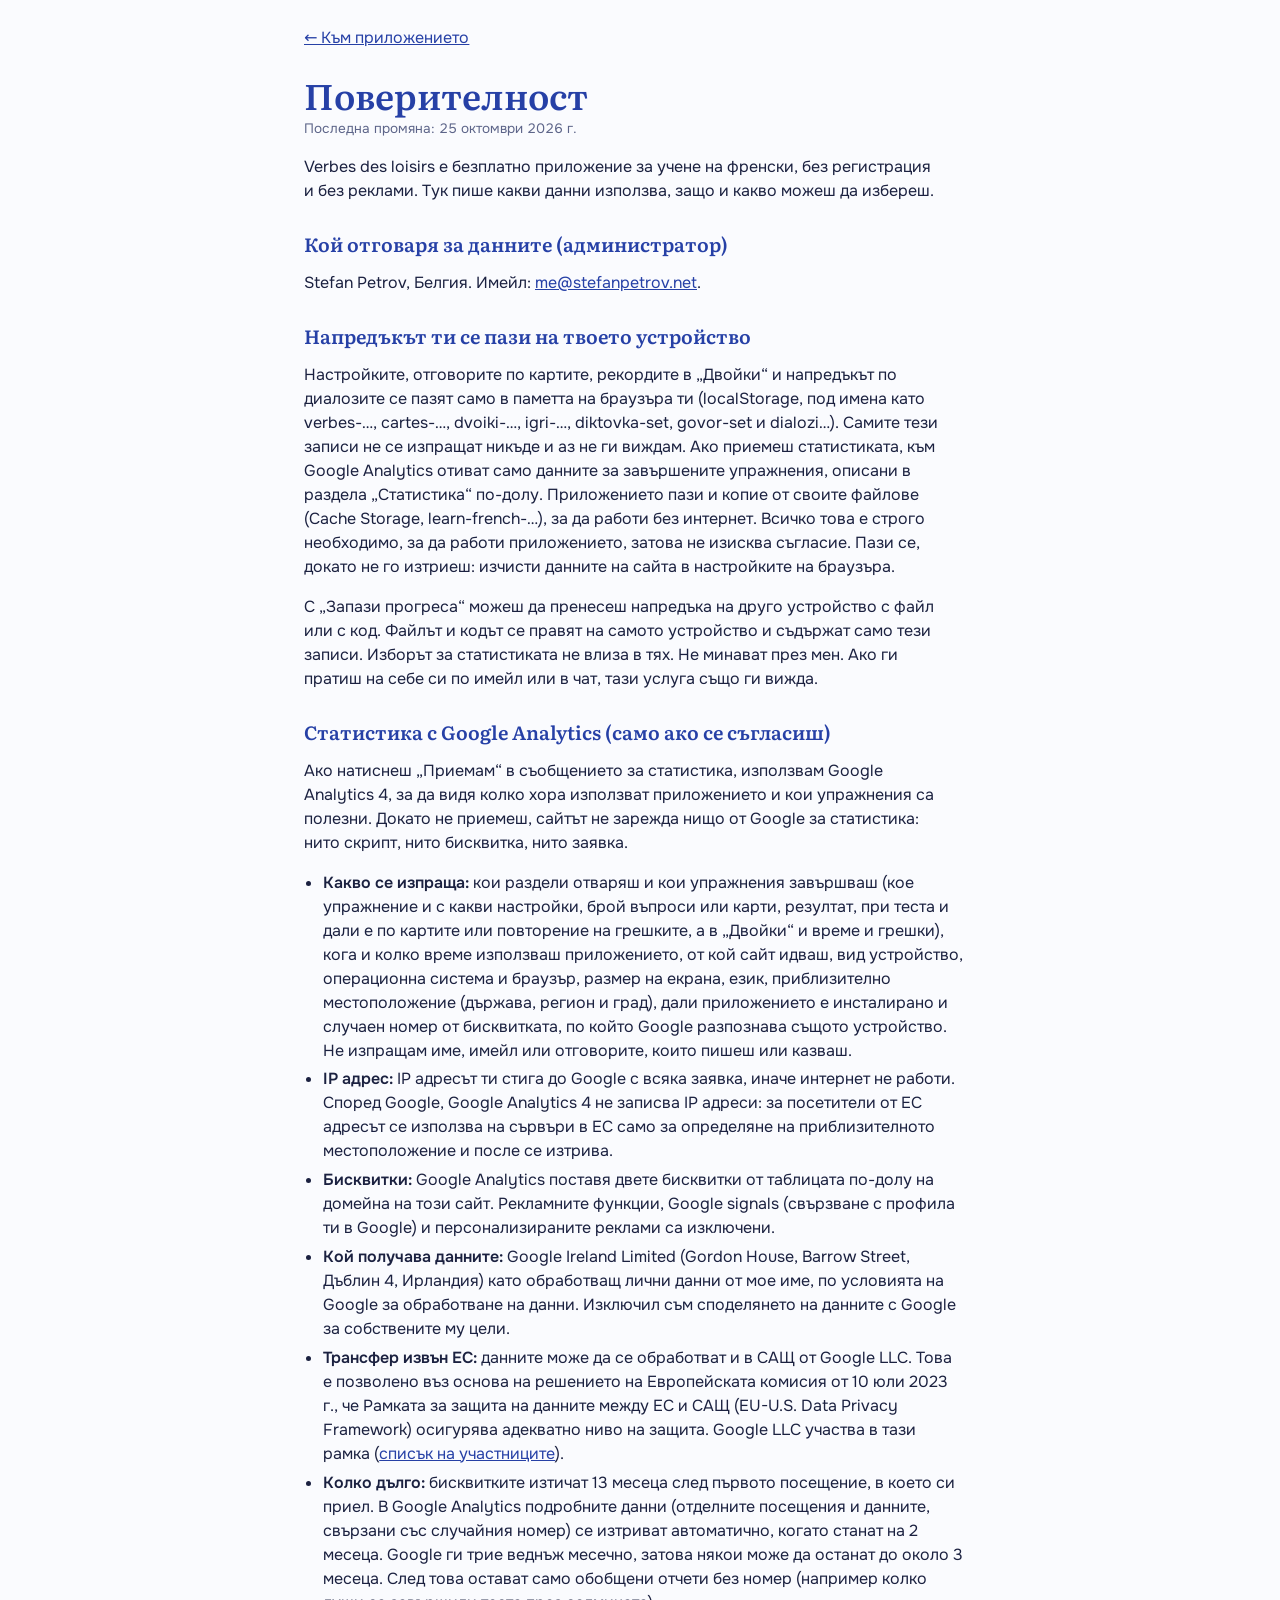
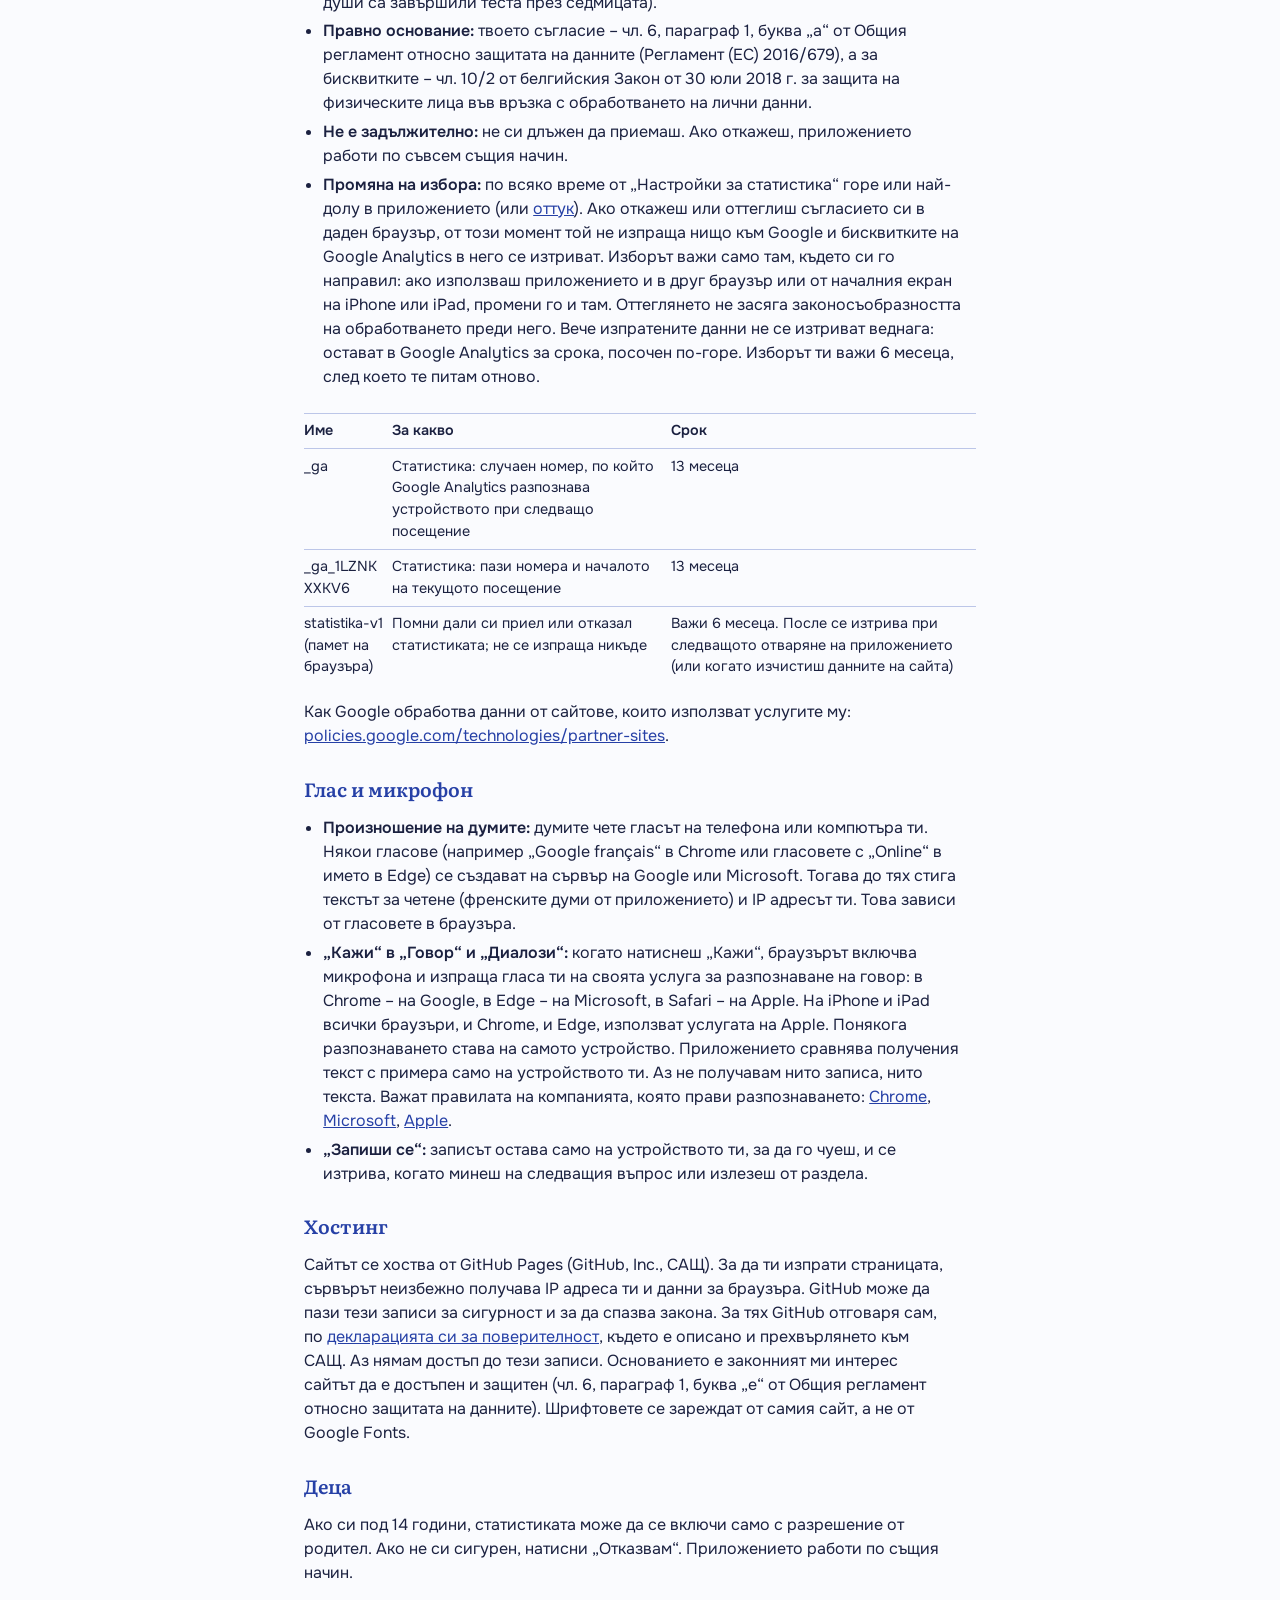
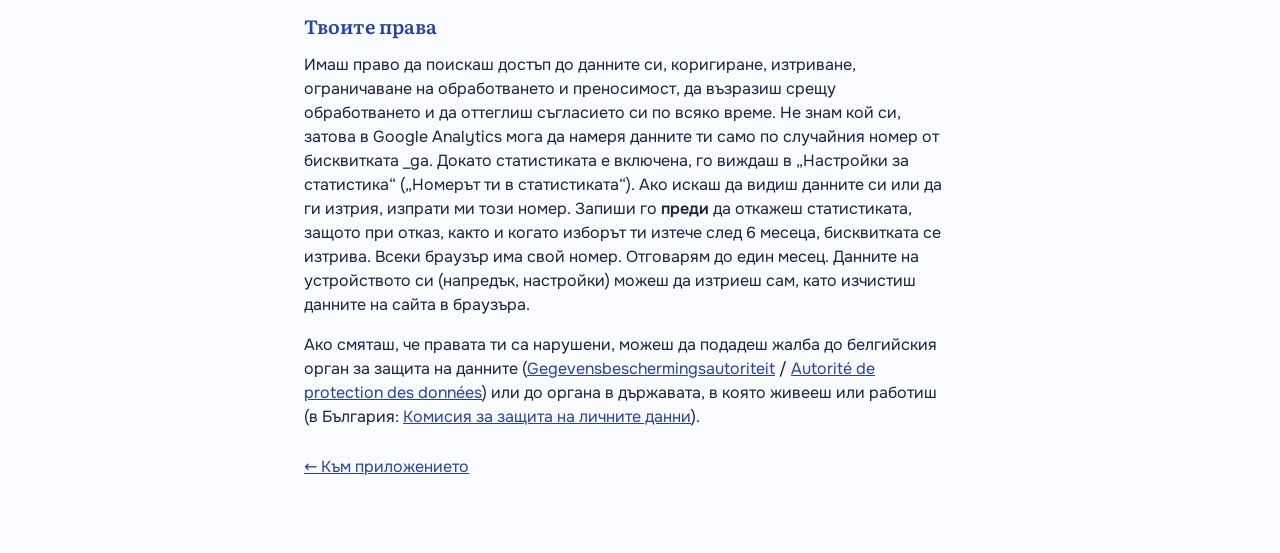
==== commit 8b7d8eb5: "WIP: games tab and new feature files (in progress) Co-Authored-By: Claude Opus 5.5 <noreply@anthropi" ====
--- a/privacy.html
+++ b/privacy.html
@@ -36,7 +36,8 @@
   <p>Stefan Petrov, Белгия. Имейл: <a href="mailto:me@stefanpetrov.net">me@stefanpetrov.net</a>.</p>
 
   <h2>Напредъкът ти се пази на твоето устройство</h2>
-  <p>Настройките, отговорите по картите, рекордите в „Двойки“ и напредъкът по диалозите се пазят само в паметта на браузъра ти (localStorage, под имена като verbes-…, cartes-…, dvoiki-…, diktovka-set, govor-set и dialozi…). Самите тези записи не се изпращат никъде и аз не ги виждам. Ако приемеш статистиката, към Google Analytics отиват само данните за завършените упражнения, описани в раздела „Статистика“ по-долу. Приложението пази и копие от своите файлове (Cache Storage, learn-french-…), за да работи без интернет. Всичко това е строго необходимо, за да работи приложението, затова не изисква съгласие. Пази се, докато не го изтриеш: изчисти данните на сайта в настройките на браузъра.</p>
+  <p>Настройките, отговорите по картите, рекордите в „Двойки“ и напредъкът по диалозите се пазят само в паметта на браузъра ти (localStorage, под имена като verbes-…, cartes-…, dvoiki-…, igri-…, diktovka-set, govor-set и dialozi…). Самите тези записи не се изпращат никъде и аз не ги виждам. Ако приемеш статистиката, към Google Analytics отиват само данните за завършените упражнения, описани в раздела „Статистика“ по-долу. Приложението пази и копие от своите файлове (Cache Storage, learn-french-…), за да работи без интернет. Всичко това е строго необходимо, за да работи приложението, затова не изисква съгласие. Пази се, докато не го изтриеш: изчисти данните на сайта в настройките на браузъра.</p>
+  <p>С „Запази прогреса“ можеш да пренесеш напредъка на друго устройство с файл или с код. Файлът и кодът се правят на самото устройство и съдържат само тези записи. Изборът за статистиката не влиза в тях. Не минават през мен. Ако ги пратиш на себе си по имейл или в чат, тази услуга също ги вижда.</p>
 
   <h2 id="statistika">Статистика с Google Analytics (само ако се съгласиш)</h2>
   <p>Ако натиснеш „Приемам“ в съобщението за статистика, използвам Google Analytics 4, за да видя колко хора използват приложението и кои упражнения са полезни. Докато не приемеш, сайтът не зарежда нищо от Google за статистика: нито скрипт, нито бисквитка, нито заявка.</p>
--- a/style.css
+++ b/style.css
@@ -891,3 +891,8 @@
   .consent-text { gap: .4rem; }
   .consent p { font-size: .86rem; }
 }
+
+/* ---------- Games tab: pick a game ---------- */
+.game-picker { margin-top: 1rem; }
+.game-lede { margin: .6rem 0 0; color: var(--muted); font-size: .92rem; }
+.game-panel > .settings:first-child, .game-panel > :first-child { margin-top: 1rem; }
